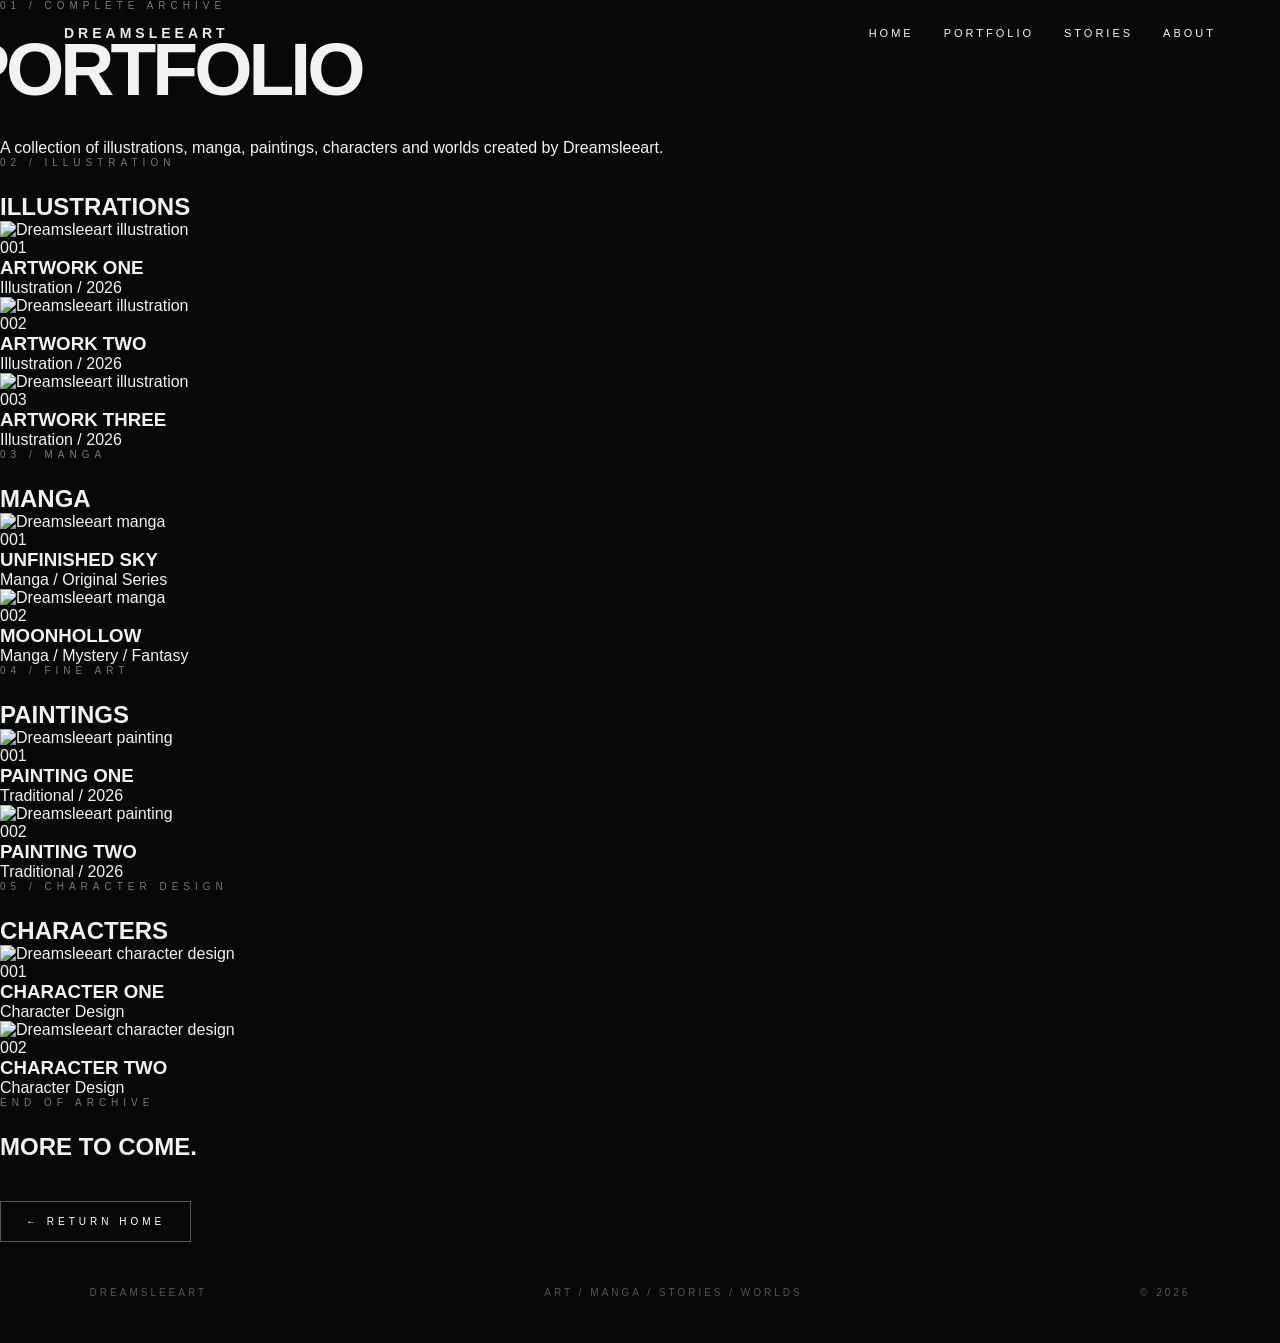
==== portfolio.html @ d65fb22b "Add portfolio.html for Dreamsleeart showcase This HTML file serves as a portfolio for Dreamsleeart, " ====
<!DOCTYPE html>
<html lang="en">

<head>

    <meta charset="UTF-8">

    <meta name="viewport" content="width=device-width, initial-scale=1.0">

    <title>Dreamsleeart | Portfolio</title>

    <link rel="stylesheet" href="style.css">

</head>


<body>


    <!-- NAVIGATION -->

    <header>

        <div class="logo">
            DREAMSLEEART
        </div>

        <nav>

            <a href="index.html">HOME</a>

            <a href="portfolio.html">PORTFOLIO</a>

            <a href="index.html#stories">STORIES</a>

            <a href="index.html#about">ABOUT</a>

        </nav>

    </header>



    <!-- PORTFOLIO HERO -->

    <main>

        <section class="portfolio-hero">

            <p class="small-text">
                01 / COMPLETE ARCHIVE
            </p>

            <h1>
                PORTFOLIO
            </h1>

            <p>
                A collection of illustrations, manga,
                paintings, characters and worlds created
                by Dreamsleeart.
            </p>

        </section>



        <!-- ILLUSTRATIONS -->

        <section class="portfolio-section">

            <p class="small-text">
                02 / ILLUSTRATION
            </p>

            <h2>
                ILLUSTRATIONS
            </h2>


            <div class="portfolio-grid">


                <div class="portfolio-item">

                    <img
                        src="images/artwork1.jpg"
                        alt="Dreamsleeart illustration"
                    >

                    <div class="portfolio-info">

                        <span>001</span>

                        <h3>
                            ARTWORK ONE
                        </h3>

                        <p>
                            Illustration / 2026
                        </p>

                    </div>

                </div>



                <div class="portfolio-item">

                    <img
                        src="images/artwork2.jpg"
                        alt="Dreamsleeart illustration"
                    >

                    <div class="portfolio-info">

                        <span>002</span>

                        <h3>
                            ARTWORK TWO
                        </h3>

                        <p>
                            Illustration / 2026
                        </p>

                    </div>

                </div>



                <div class="portfolio-item">

                    <img
                        src="images/artwork3.jpg"
                        alt="Dreamsleeart illustration"
                    >

                    <div class="portfolio-info">

                        <span>003</span>

                        <h3>
                            ARTWORK THREE
                        </h3>

                        <p>
                            Illustration / 2026
                        </p>

                    </div>

                </div>


            </div>

        </section>



        <!-- MANGA -->

        <section class="portfolio-section dark-section">

            <p class="small-text">
                03 / MANGA
            </p>

            <h2>
                MANGA
            </h2>


            <div class="portfolio-grid">

                <div class="portfolio-item">

                    <img
                        src="images/manga1.jpg"
                        alt="Dreamsleeart manga"
                    >

                    <div class="portfolio-info">

                        <span>001</span>

                        <h3>
                            UNFINISHED SKY
                        </h3>

                        <p>
                            Manga / Original Series
                        </p>

                    </div>

                </div>


                <div class="portfolio-item">

                    <img
                        src="images/manga2.jpg"
                        alt="Dreamsleeart manga"
                    >

                    <div class="portfolio-info">

                        <span>002</span>

                        <h3>
                            MOONHOLLOW
                        </h3>

                        <p>
                            Manga / Mystery / Fantasy
                        </p>

                    </div>

                </div>

            </div>

        </section>



        <!-- PAINTINGS -->

        <section class="portfolio-section">

            <p class="small-text">
                04 / FINE ART
            </p>

            <h2>
                PAINTINGS
            </h2>


            <div class="portfolio-grid">

                <div class="portfolio-item">

                    <img
                        src="images/painting1.jpg"
                        alt="Dreamsleeart painting"
                    >

                    <div class="portfolio-info">

                        <span>001</span>

                        <h3>
                            PAINTING ONE
                        </h3>

                        <p>
                            Traditional / 2026
                        </p>

                    </div>

                </div>


                <div class="portfolio-item">

                    <img
                        src="images/painting2.jpg"
                        alt="Dreamsleeart painting"
                    >

                    <div class="portfolio-info">

                        <span>002</span>

                        <h3>
                            PAINTING TWO
                        </h3>

                        <p>
                            Traditional / 2026
                        </p>

                    </div>

                </div>

            </div>

        </section>



        <!-- CHARACTERS -->

        <section class="portfolio-section dark-section">

            <p class="small-text">
                05 / CHARACTER DESIGN
            </p>

            <h2>
                CHARACTERS
            </h2>


            <div class="portfolio-grid">

                <div class="portfolio-item">

                    <img
                        src="images/character1.jpg"
                        alt="Dreamsleeart character design"
                    >

                    <div class="portfolio-info">

                        <span>001</span>

                        <h3>
                            CHARACTER ONE
                        </h3>

                        <p>
                            Character Design
                        </p>

                    </div>

                </div>


                <div class="portfolio-item">

                    <img
                        src="images/character2.jpg"
                        alt="Dreamsleeart character design"
                    >

                    <div class="portfolio-info">

                        <span>002</span>

                        <h3>
                            CHARACTER TWO
                        </h3>

                        <p>
                            Character Design
                        </p>

                    </div>

                </div>

            </div>

        </section>



        <!-- END -->

        <section class="portfolio-end">

            <p class="small-text">
                END OF ARCHIVE
            </p>

            <h2>
                MORE TO COME.
            </h2>

            <a href="index.html" class="button">
                ← RETURN HOME
            </a>

        </section>


    </main>



    <!-- FOOTER -->

    <footer>

        <p>
            DREAMSLEEART
        </p>

        <p>
            ART / MANGA / STORIES / WORLDS
        </p>

        <p>
            © 2026
        </p>

    </footer>


</body>

</html>
---- style.css ----
/* =========================================================
   DREAMSLEEART
   MONOCHROME ARTIST WEBSITE
   ========================================================= */


/* =========================
   GLOBAL
   ========================= */

* {
    margin: 0;
    padding: 0;
    box-sizing: border-box;
}

html {
    scroll-behavior: smooth;
}

body {
    background: #080808;
    color: #f2f2f2;
    font-family: Arial, Helvetica, sans-serif;
    overflow-x: hidden;
}

a {
    color: inherit;
}

::selection {
    background: #ffffff;
    color: #000000;
}


/* =========================
   NAVIGATION
   ========================= */

header {
    position: fixed;
    top: 0;
    left: 0;

    width: 100%;

    display: flex;
    justify-content: space-between;
    align-items: center;

    padding: 25px 5%;

    z-index: 1000;

    mix-blend-mode: difference;
}

.logo {
    font-size: 14px;
    font-weight: 700;

    letter-spacing: 4px;

    white-space: nowrap;
}

nav {
    display: flex;
    gap: 30px;
}

nav a {
    position: relative;

    color: white;

    text-decoration: none;

    font-size: 11px;

    letter-spacing: 3px;

    transition: opacity 0.3s ease;
}

nav a::after {
    content: "";

    position: absolute;

    left: 0;
    bottom: -6px;

    width: 0;
    height: 1px;

    background: white;

    transition: width 0.3s ease;
}

nav a:hover::after {
    width: 100%;
}


/* =========================
   HERO
   ========================= */

.hero {
    min-height: 100vh;

    position: relative;

    display: flex;

    align-items: center;
    justify-content: center;

    text-align: center;

    padding: 120px 5%;

    border-bottom: 1px solid #252525;
}

.hero::before {
    content: "001";

    position: absolute;

    left: 5%;
    bottom: 35px;

    font-size: 11px;

    letter-spacing: 3px;

    color: #666;
}

.hero::after {
    content: "SCROLL ↓";

    position: absolute;

    right: 5%;
    bottom: 35px;

    font-size: 10px;

    letter-spacing: 3px;

    color: #666;
}

.hero-content {
    width: 100%;
    max-width: 1200px;

    animation: heroAppear 1.2s ease forwards;
}

@keyframes heroAppear {

    from {
        opacity: 0;
        transform: translateY(30px);
    }

    to {
        opacity: 1;
        transform: translateY(0);
    }

}

.small-text {
    font-size: 10px;

    letter-spacing: 5px;

    color: #777;

    margin-bottom: 25px;
}

h1 {
    font-size: clamp(35px, 6vw, 75px);

    line-height: 0.9;

    letter-spacing: -4px;

    font-weight: 800;

    margin-bottom: 35px;

    transform: translateX(-40px);
}

.hero p {
    max-width: 500px;

    margin: auto;

    color: #999;

    line-height: 1.8;

    font-size: 14px;
}

.button {
    display: inline-block;

    margin-top: 40px;

    padding: 14px 25px;

    border: 1px solid #555;

    color: white;

    text-decoration: none;

    font-size: 10px;

    letter-spacing: 4px;

    transition:
        background 0.3s ease,
        color 0.3s ease,
        border-color 0.3s ease;
}

.button:hover {
    background: white;

    color: black;

    border-color: white;
}


/* =========================
   GENERAL SECTIONS
   ========================= */

.section {
    position: relative;

    padding: 150px 7%;

    border-bottom: 1px solid #252525;
}

.section h2 {
    font-size: clamp(60px, 10vw, 150px);

    line-height: 0.85;

    letter-spacing: -5px;

    font-weight: 800;

    margin-bottom: 80px;
}


/* =========================
   ART SECTION
   ========================= */

#art::before {
    content: "02 / SELECTED WORK";

    display: block;

    margin-bottom: 25px;

    font-size: 10px;

    letter-spacing: 4px;

    color: #666;
}

.gallery {
    display: grid;

    grid-template-columns: repeat(12, 1fr);

    gap: 25px;

    align-items: start;
}


/* First artwork */

.art-card:nth-child(1) {
    grid-column: 1 / 8;
}


/* Second artwork */

.art-card:nth-child(2) {
    grid-column: 8 / 13;

    margin-top: 120px;
}


/* Third artwork */

.art-card:nth-child(3) {
    grid-column: 3 / 11;

    margin-top: 80px;
}


.art-card {
    position: relative;

    overflow: hidden;
}

.art-card img {
    width: 100%;

    display: block;

    filter: grayscale(100%);

    transition:
        filter 0.7s ease,
        transform 0.7s ease;
}

.art-card:hover img {
    filter: grayscale(0%);

    transform: scale(1.035);
}

.art-card h3 {
    margin-top: 18px;

    font-size: 11px;

    letter-spacing: 3px;

    font-weight: 400;

    color: #aaa;
}

.art-card::before {
    content: "ARTWORK";

    position: absolute;

    top: 15px;
    left: 15px;

    z-index: 2;

    font-size: 9px;

    letter-spacing: 3px;

    color: white;

    opacity: 0;

    transition: opacity 0.4s ease;
}

.art-card:hover::before {
    opacity: 1;
}


/* =========================
   STORIES
   ========================= */

.stories {
    background: #101010;
}

.stories::before {
    content: "03 / STORY ARCHIVE";

    display: block;

    margin-bottom: 25px;

    font-size: 10px;

    letter-spacing: 4px;

    color: #666;
}

.story-list {
    width: 100%;
}

.story {
    position: relative;

    display: grid;

    grid-template-columns: 80px 1fr 1fr;

    gap: 30px;

    padding: 40px 0;

    border-top: 1px solid #333;

    transition:
        padding-left 0.4s ease,
        background 0.4s ease;
}

.story:last-child {
    border-bottom: 1px solid #333;
}

.story:hover {
    padding-left: 20px;
}

.story span {
    color: #555;

    font-size: 11px;

    letter-spacing: 2px;
}

.story h3 {
    font-size: clamp(20px, 3vw, 38px);

    font-weight: 500;

    letter-spacing: -1px;
}

.story p {
    color: #777;

    font-size: 13px;

    line-height: 1.7;
}


/* =========================
   ABOUT
   ========================= */

.about {
    min-height: 80vh;

    display: flex;

    flex-direction: column;

    justify-content: center;
}

.about::before {
    content: "04 / THE ARTIST";

    display: block;

    margin-bottom: 25px;

    font-size: 10px;

    letter-spacing: 4px;

    color: #666;
}

.about h2 {
    max-width: 1000px;
}

.about > p:last-child {
    max-width: 650px;

    font-size: 18px;

    line-height: 1.9;

    color: #888;
}


/* =========================
   SOCIALS
   ========================= */

#socials {
    padding: 150px 7%;

    text-align: center;

    border-bottom: 1px solid #252525;
}

#socials .small-text {
    margin-bottom: 25px;
}

#socials h2 {
    font-size: clamp(45px, 9vw, 120px);

    line-height: 0.9;

    letter-spacing: -5px;

    margin-bottom: 35px;
}

.social-intro {
    max-width: 550px;

    margin: auto;

    color: #777;

    line-height: 1.8;

    font-size: 13px;
}

.social-links {
    display: flex;

    justify-content: center;

    flex-wrap: wrap;

    gap: 10px;

    margin-top: 55px;
}

.social-links a {
    position: relative;

    padding: 16px 25px;

    border: 1px solid #333;

    color: #aaa;

    text-decoration: none;

    font-size: 10px;

    letter-spacing: 3px;

    transition:
        color 0.3s ease,
        background 0.3s ease,
        border-color 0.3s ease;
}

.social-links a:hover {
    color: black;

    background: white;

    border-color: white;
}


/* =========================
   FOOTER
   ========================= */

footer {
    padding: 45px 7%;

    display: flex;

    justify-content: space-between;

    align-items: center;

    color: #555;

    font-size: 10px;

    letter-spacing: 3px;
}

footer p {
    margin: 0;
}

.copyright {
    margin-top: 80px;

    color: #444;

    font-size: 9px;

    letter-spacing: 3px;
}


/* =========================
   SCROLLBAR
   ========================= */

::-webkit-scrollbar {
    width: 7px;
}

::-webkit-scrollbar-track {
    background: #080808;
}

::-webkit-scrollbar-thumb {
    background: #333;
}

::-webkit-scrollbar-thumb:hover {
    background: #666;
}


/* =========================
   MOBILE
   ========================= */

@media (max-width: 800px) {

    header {
        padding: 20px;
    }

    nav {
        gap: 15px;
    }

    nav a {
        font-size: 9px;

        letter-spacing: 2px;
    }

    .hero {
        padding: 100px 25px;
    }

    h1 {
        font-size: clamp(55px, 17vw, 100px);

        letter-spacing: -5px;

        transform: none;
    }

    .section {
        padding: 100px 25px;
    }

    .section h2 {
        font-size: 65px;

        letter-spacing: -4px;
    }


    /* Mobile gallery */

    .gallery {
        display: flex;

        flex-direction: column;

        gap: 60px;
    }

    .art-card:nth-child(1),
    .art-card:nth-child(2),
    .art-card:nth-child(3) {
        width: 100%;

        margin-top: 0;
    }


    /* Mobile stories */

    .story {
        display: grid;

        grid-template-columns: 45px 1fr;

        gap: 15px;

        padding: 30px 0;
    }

    .story p {
        grid-column: 2;

        margin-top: 5px;
    }


    /* Mobile socials */

    #socials {
        padding: 100px 25px;
    }

    #socials h2 {
        letter-spacing: -3px;
    }

    .social-links {
        flex-direction: column;

        align-items: stretch;
    }

    .social-links a {
        text-align: center;
    }


    /* Mobile footer */

    footer {
        padding: 35px 25px;

        flex-direction: column;

        gap: 15px;

        text-align: center;
    }

}
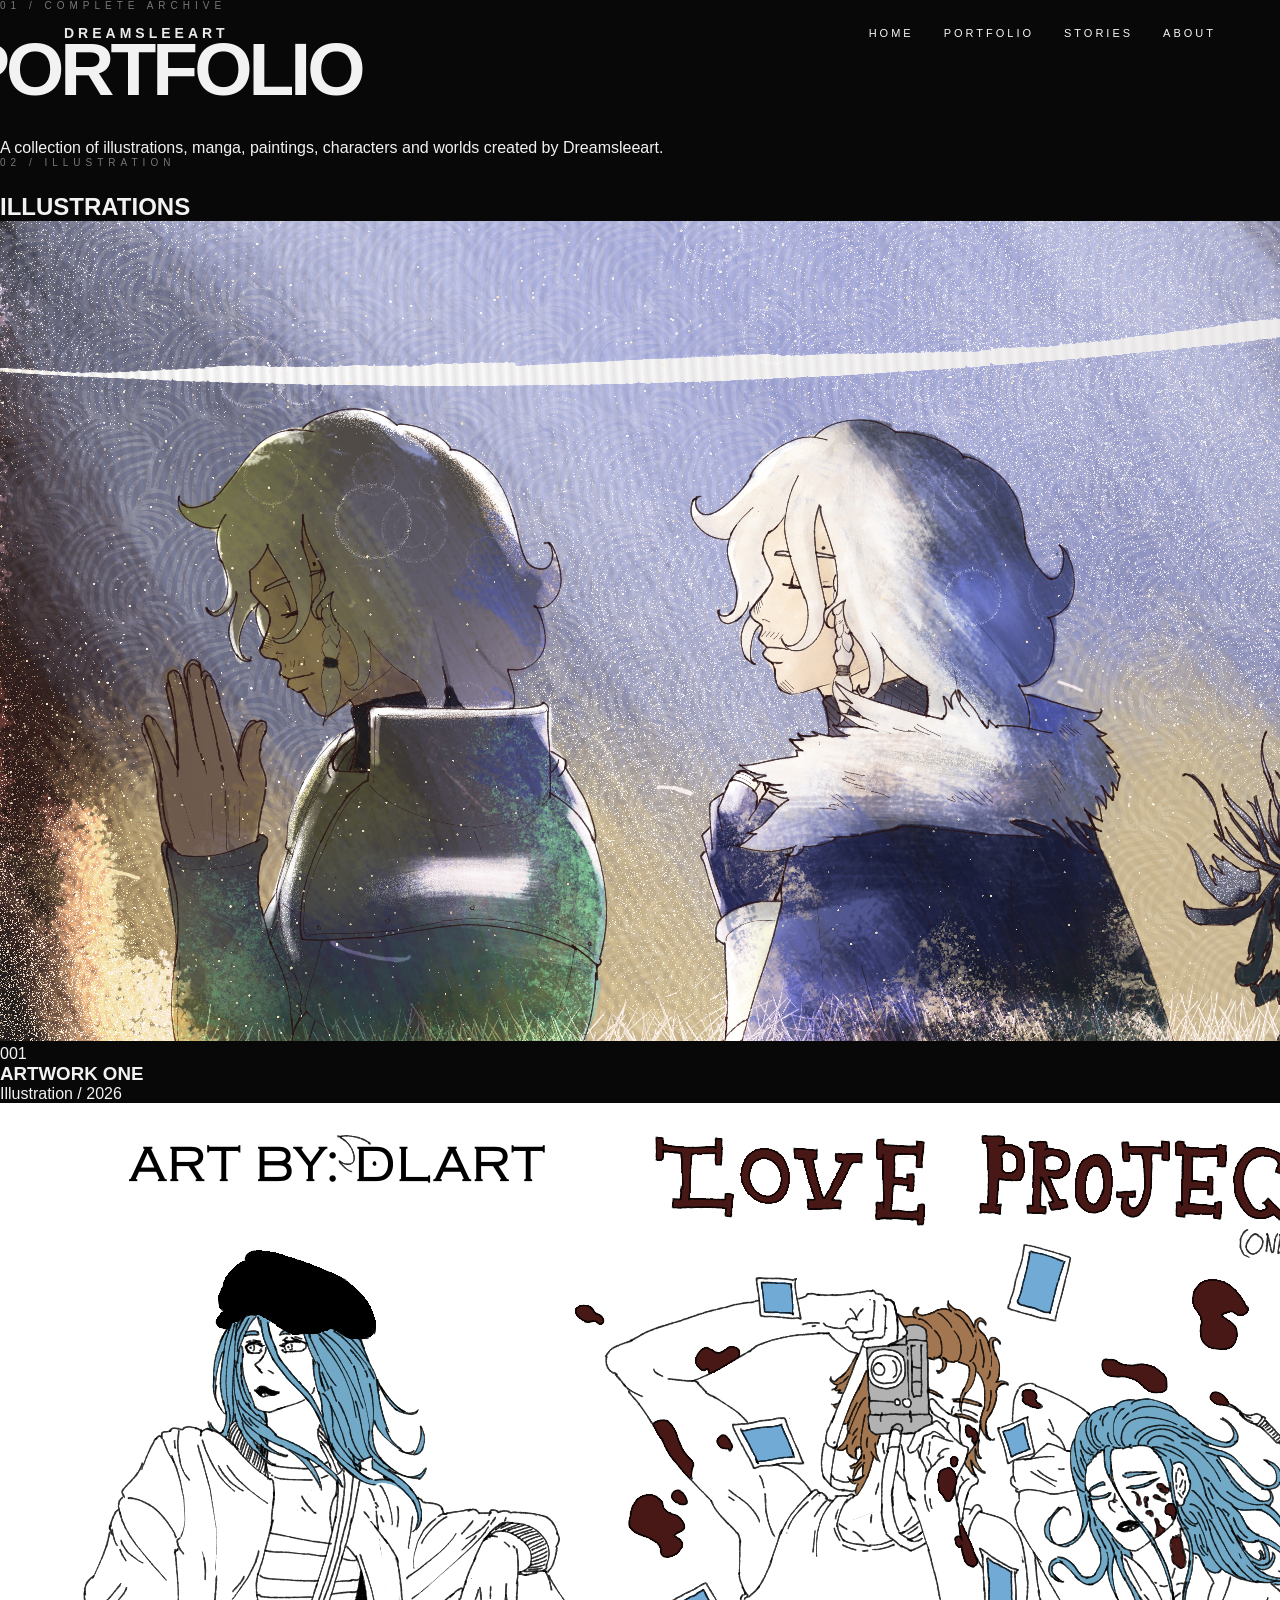
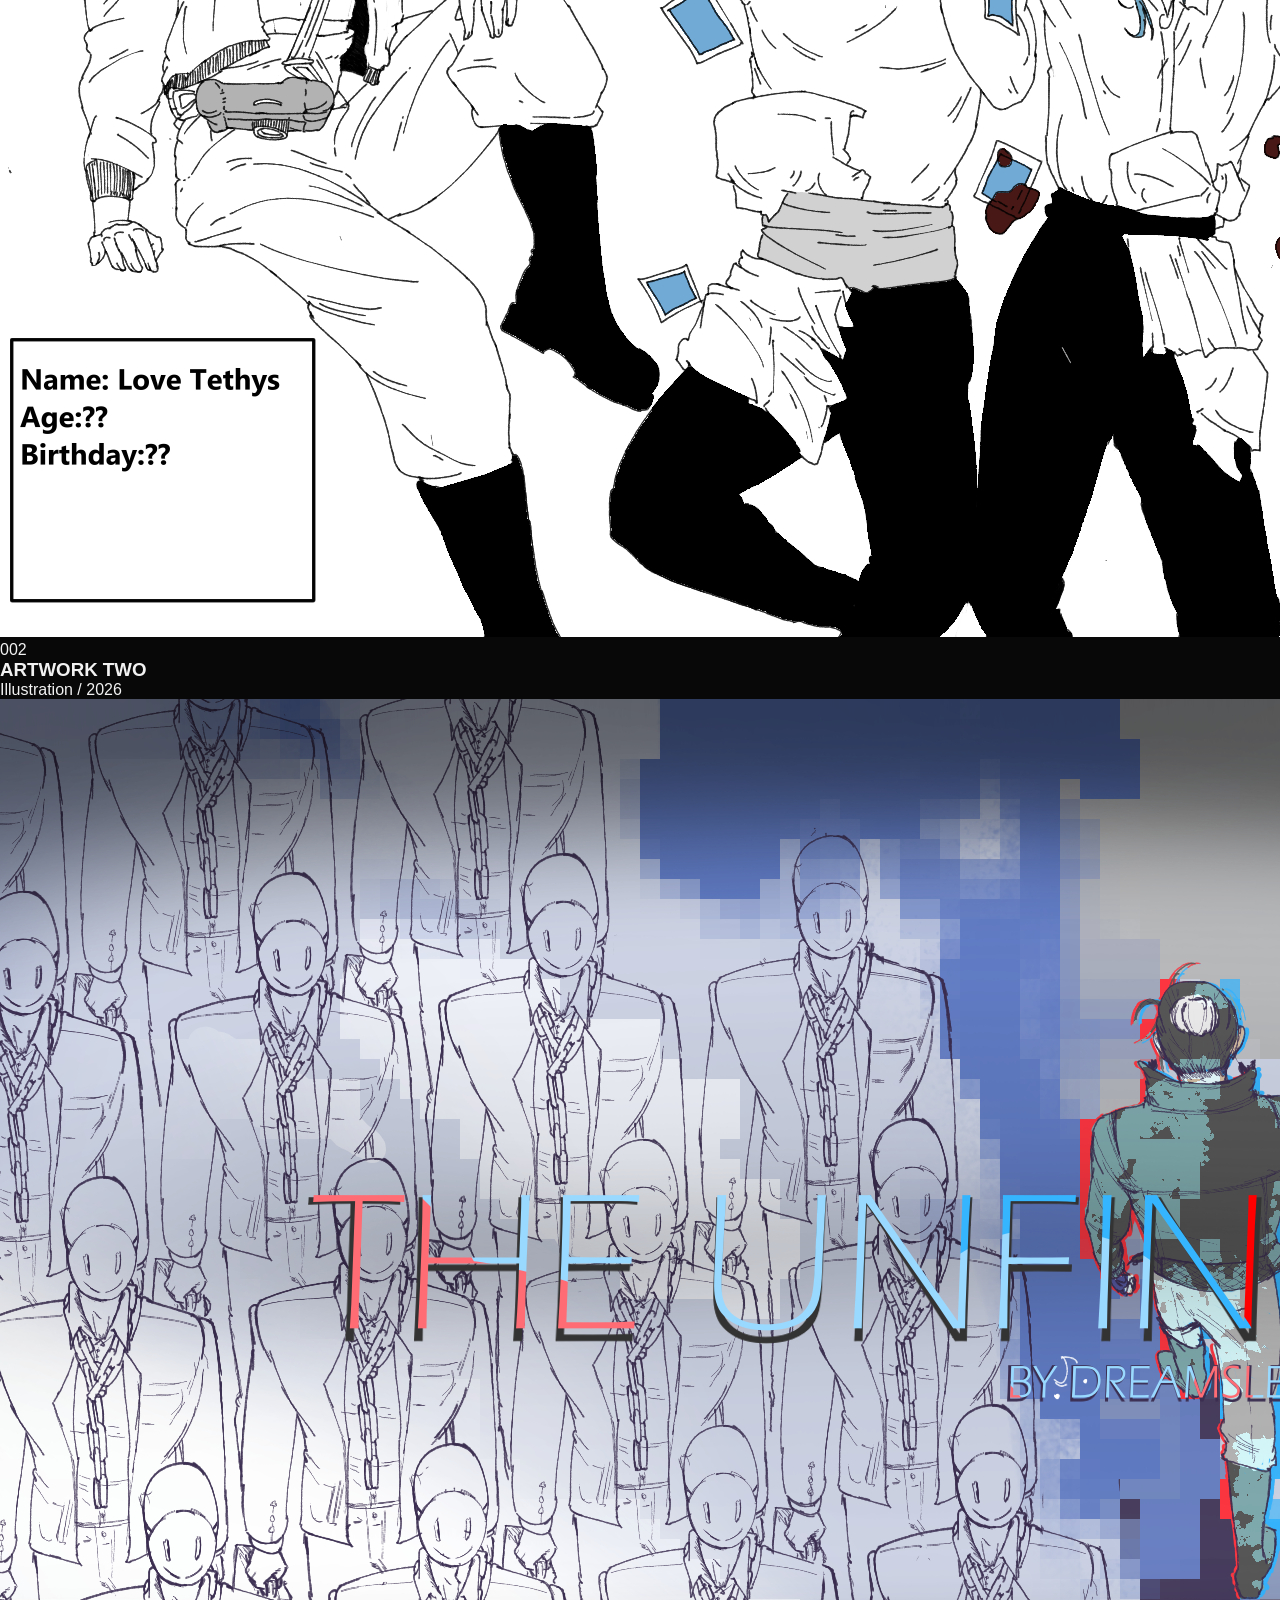
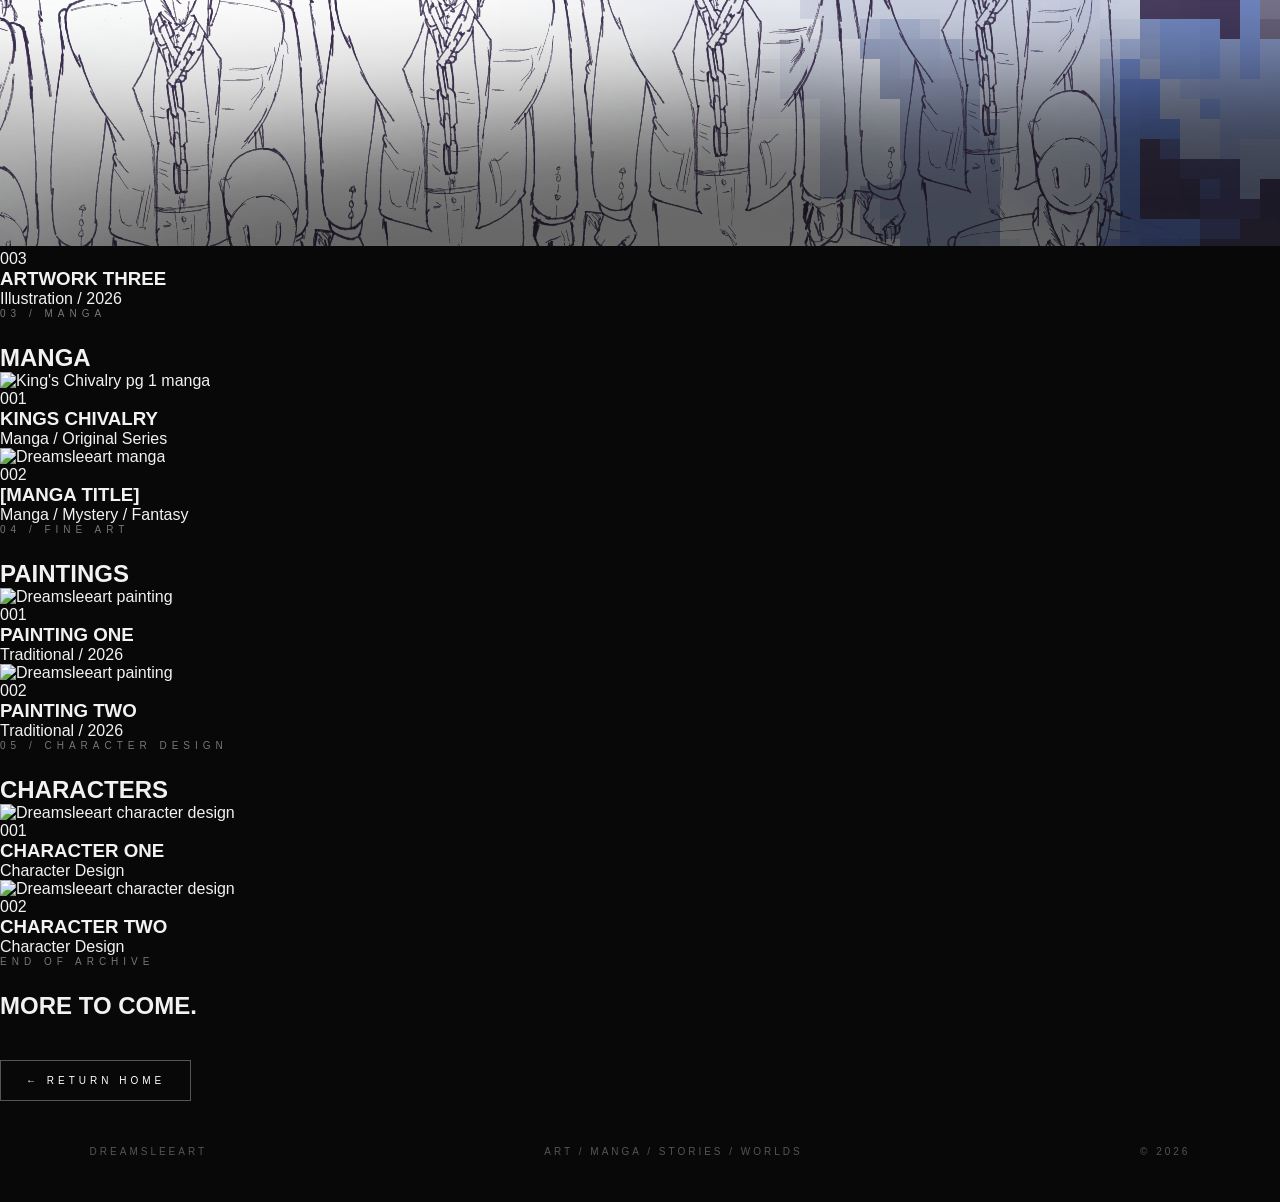
==== commit ee21bdbf: "Replace artwork images and titles in portfolio Updated image sources and titles in portfolio items." ====
--- a/portfolio.html
+++ b/portfolio.html
@@ -84,7 +84,7 @@
                 <div class="portfolio-item">
 
                     <img
-                        src="images/artwork1.jpg"
+                        src="images/another life (final).jpg"
                         alt="Dreamsleeart illustration"
                     >
 
@@ -109,7 +109,7 @@
                 <div class="portfolio-item">
 
                     <img
-                        src="images/artwork2.jpg"
+                        src="images/Love project concept sheet.jpg"
                         alt="Dreamsleeart illustration"
                     >
 
@@ -134,7 +134,7 @@
                 <div class="portfolio-item">
 
                     <img
-                        src="images/artwork3.jpg"
+                        src="images/My own path (FINAL).jpg"
                         alt="Dreamsleeart illustration"
                     >
 
@@ -179,8 +179,8 @@
                 <div class="portfolio-item">
 
                     <img
-                        src="images/manga1.jpg"
-                        alt="Dreamsleeart manga"
+                        src="images/KC Pg (ENG ver).jpg"
+                        alt="King's Chivalry pg 1 manga"
                     >
 
                     <div class="portfolio-info">
@@ -188,7 +188,7 @@
                         <span>001</span>
 
                         <h3>
-                            UNFINISHED SKY
+                            KINGS CHIVALRY
                         </h3>
 
                         <p>
@@ -212,7 +212,7 @@
                         <span>002</span>
 
                         <h3>
-                            MOONHOLLOW
+                            [MANGA TITLE]
                         </h3>
 
                         <p>
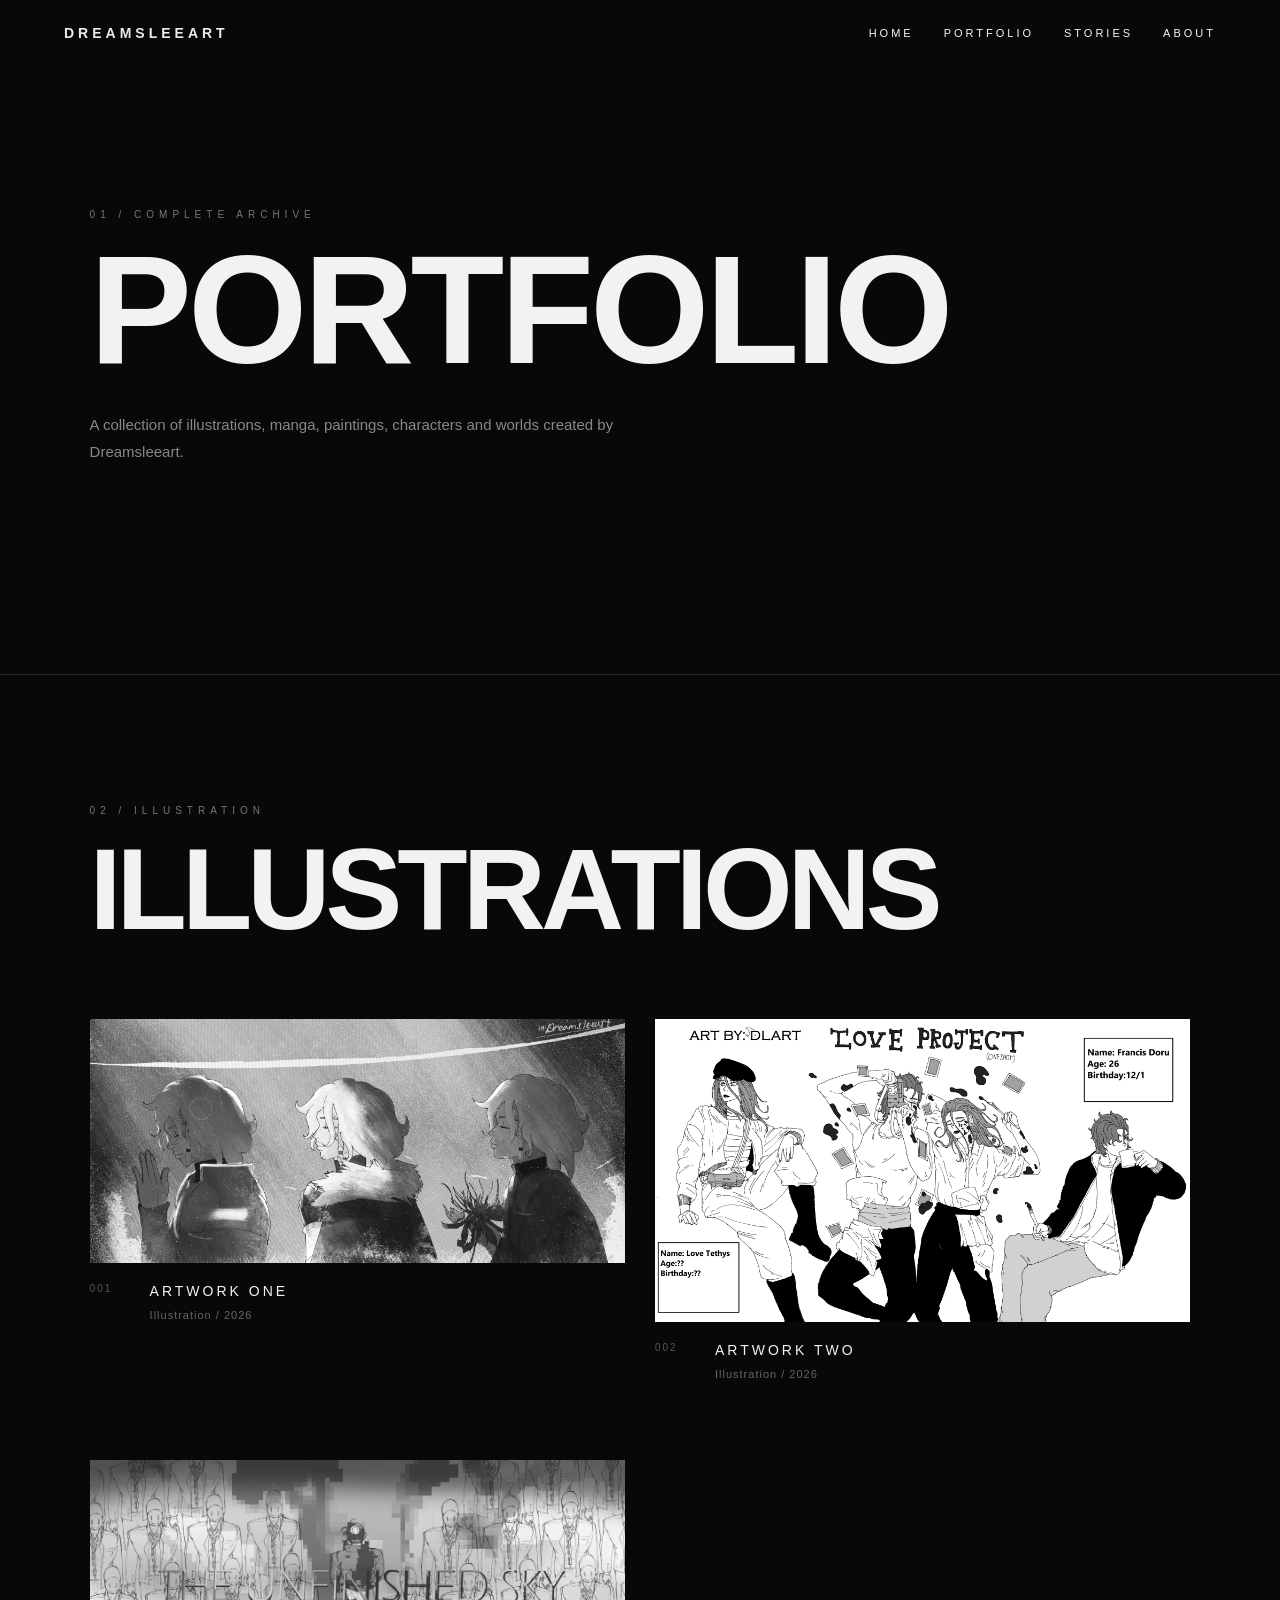
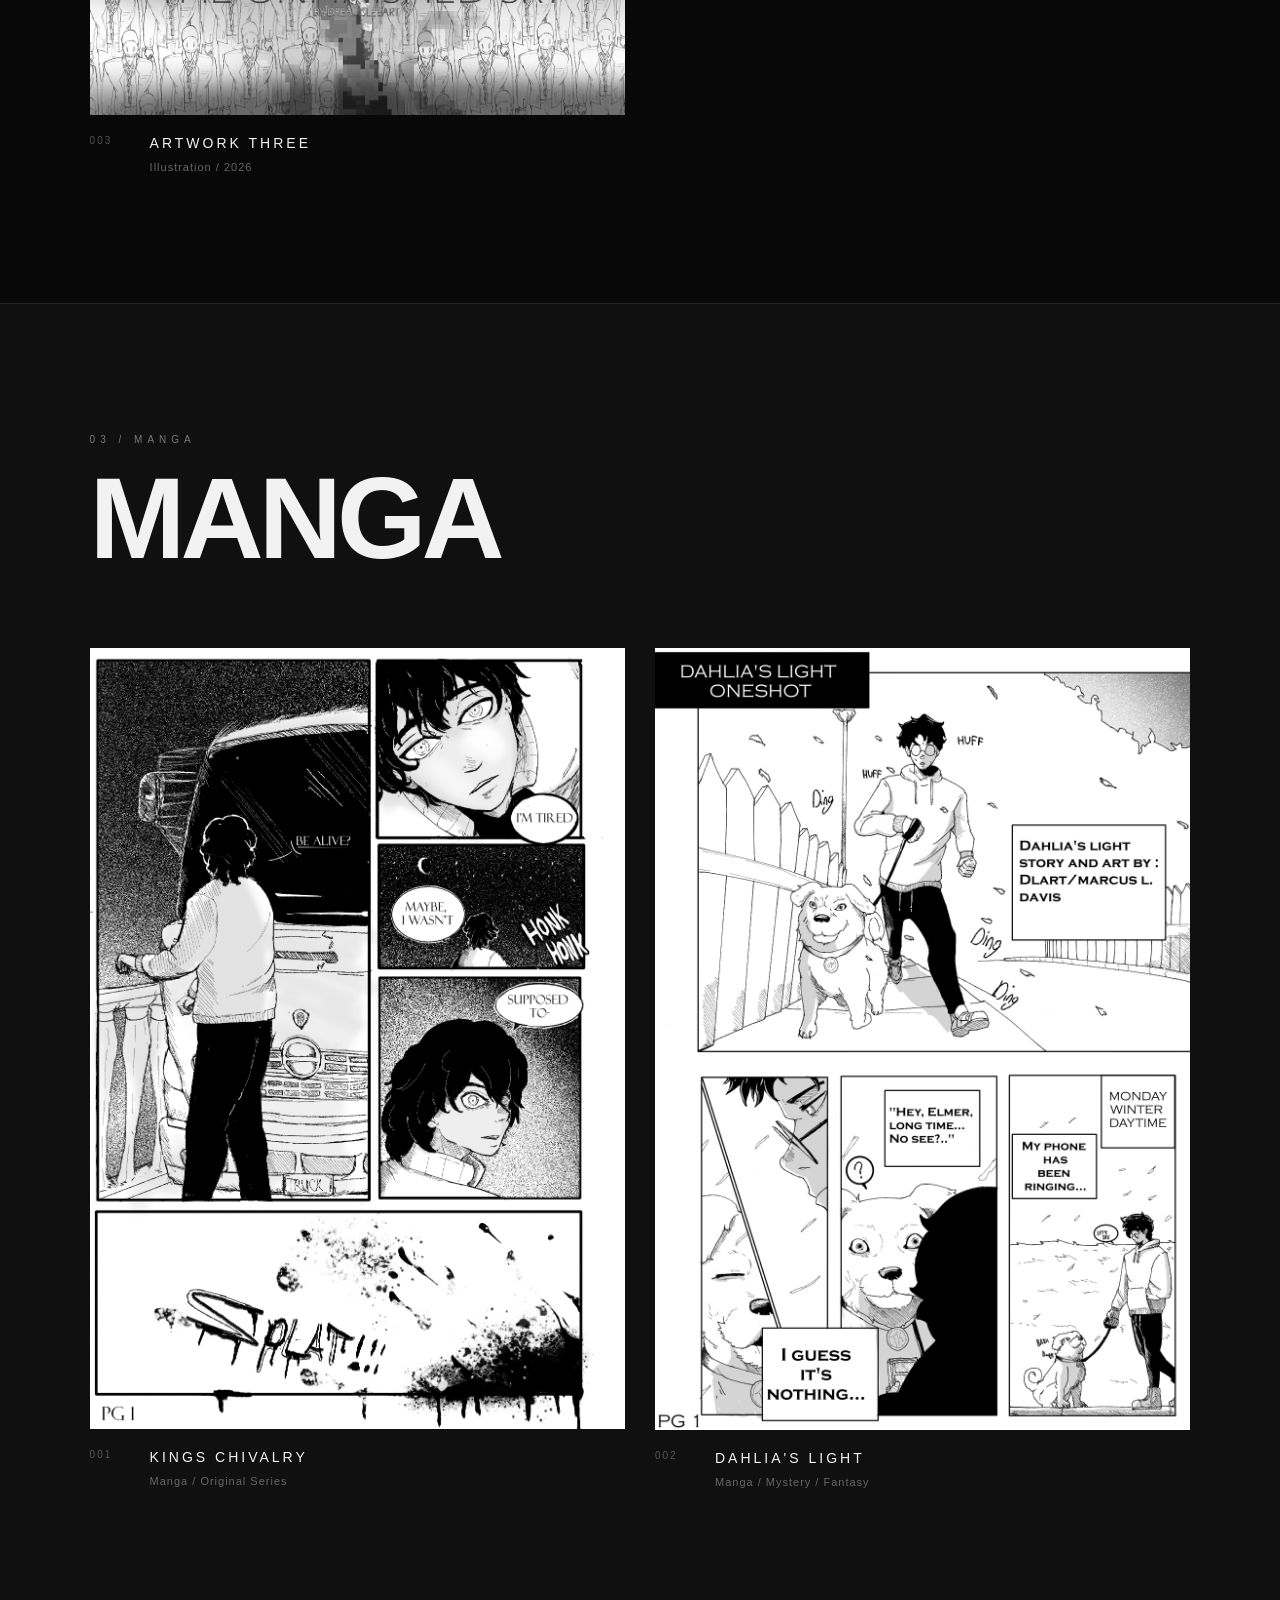
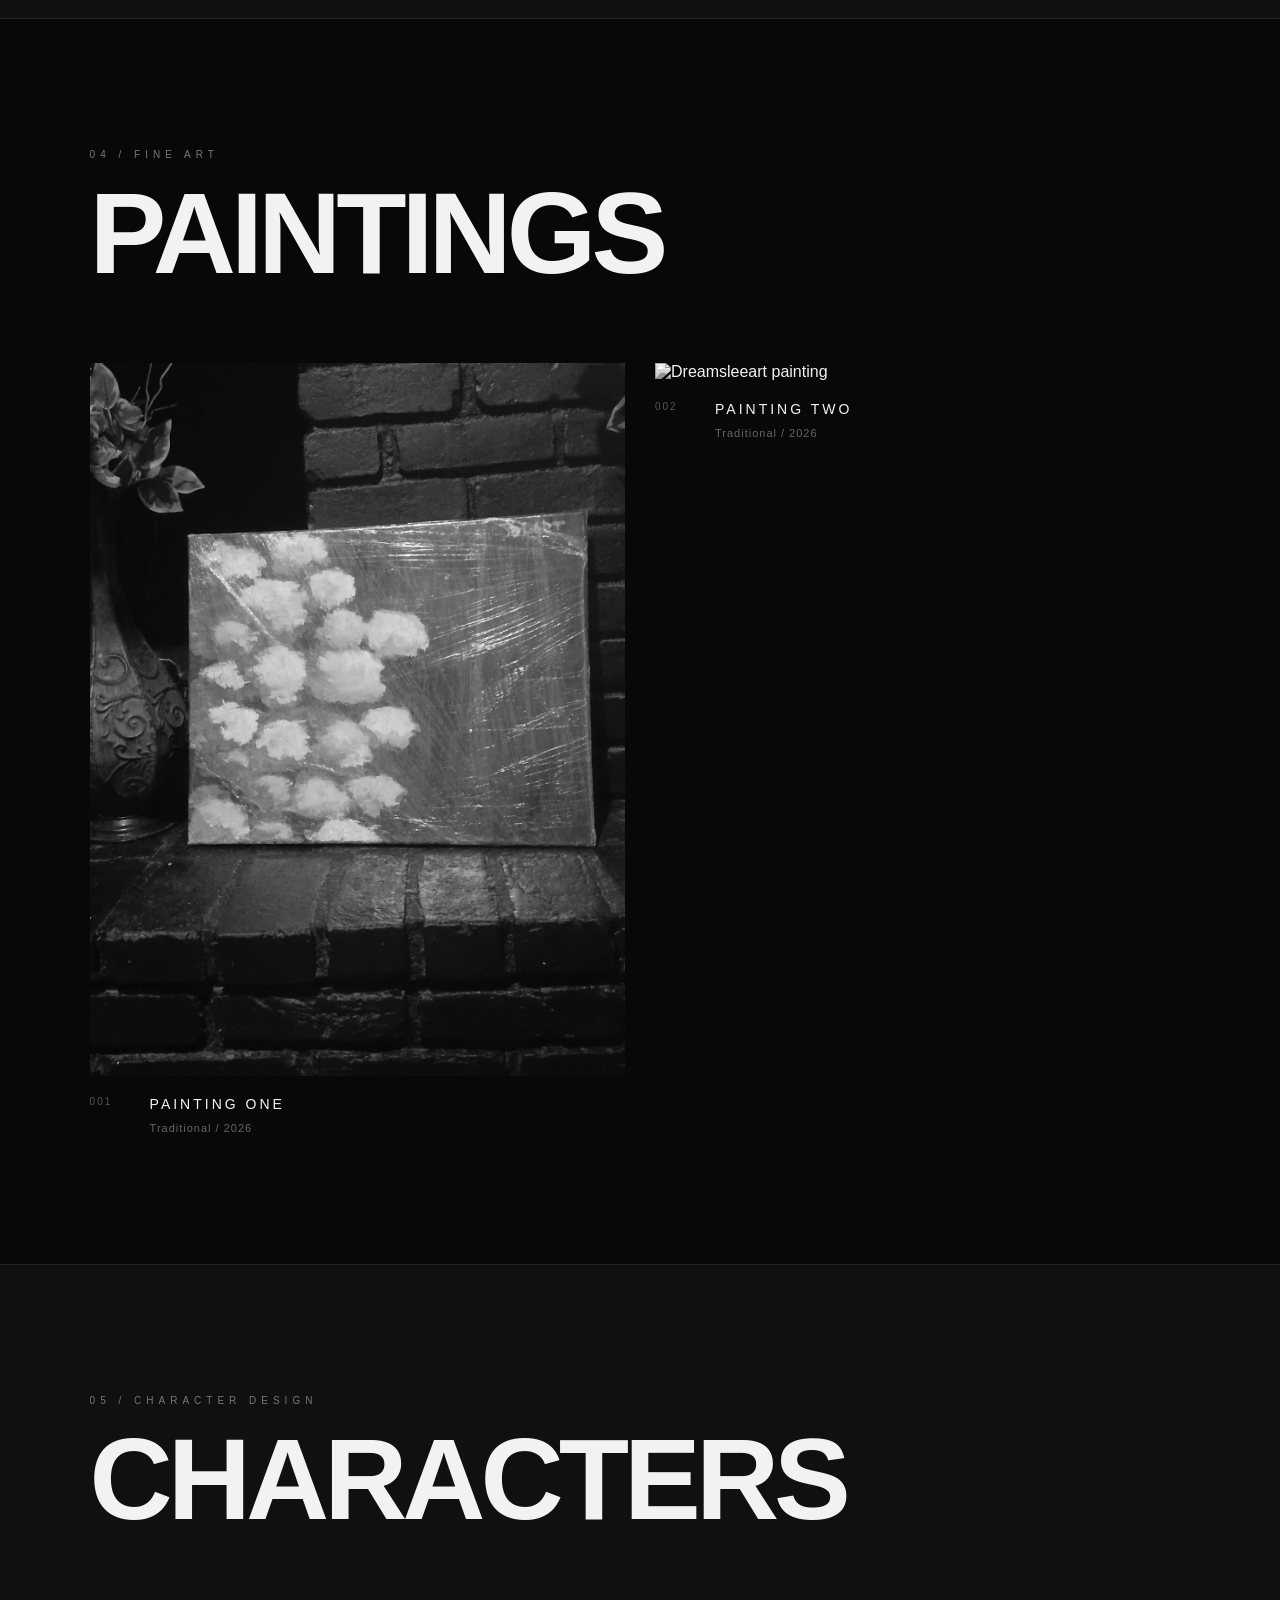
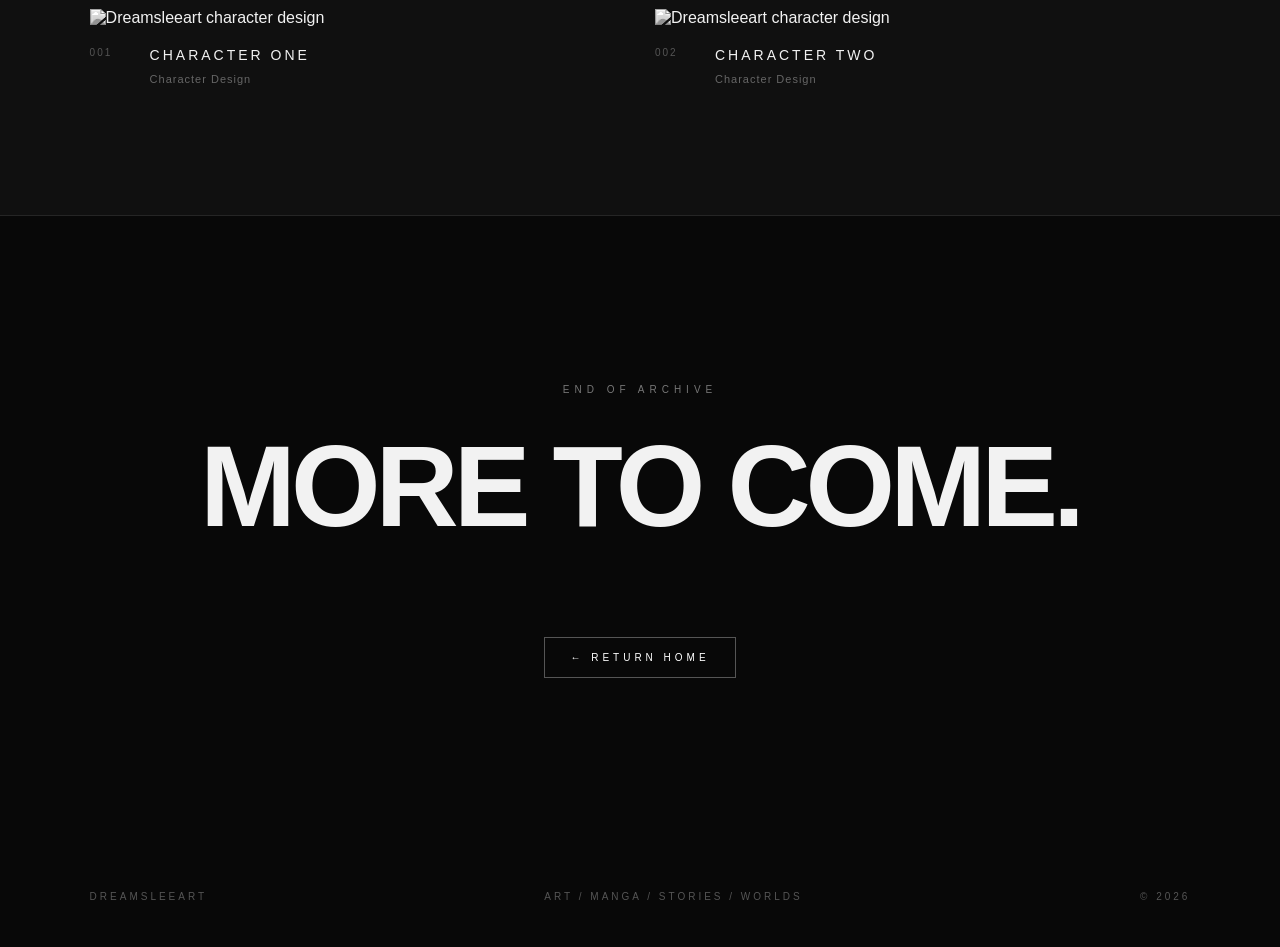
==== commit ee44e69e: "Update portfolio images and titles" ====
--- a/portfolio.html
+++ b/portfolio.html
@@ -179,7 +179,7 @@
                 <div class="portfolio-item">
 
                     <img
-                        src="images/KC Pg (ENG ver).jpg"
+                        src="images/KC Pg 1 (ENG ver).jpg"
                         alt="King's Chivalry pg 1 manga"
                     >
 
@@ -203,8 +203,8 @@
                 <div class="portfolio-item">
 
                     <img
-                        src="images/manga2.jpg"
-                        alt="Dreamsleeart manga"
+                        src="images/dhl page 1.jpg"
+                        alt="Dahlia's Light page 1"
                     >
 
                     <div class="portfolio-info">
@@ -212,7 +212,7 @@
                         <span>002</span>
 
                         <h3>
-                            [MANGA TITLE]
+                            DAHLIA'S LIGHT 
                         </h3>
 
                         <p>
@@ -247,7 +247,7 @@
                 <div class="portfolio-item">
 
                     <img
-                        src="images/painting1.jpg"
+                        src="images/IMG_20260806_204311889.jpg"
                         alt="Dreamsleeart painting"
                     >
 
--- a/style.css
+++ b/style.css
@@ -758,3 +758,200 @@
     }
 
 }
+/* =========================================
+   PORTFOLIO PAGE
+   ========================================= */
+
+.portfolio-hero {
+    min-height: 75vh;
+
+    display: flex;
+
+    flex-direction: column;
+
+    justify-content: center;
+
+    padding: 150px 7%;
+
+    border-bottom: 1px solid #252525;
+}
+
+.portfolio-hero h1 {
+    font-size: clamp(60px, 12vw, 160px);
+
+    line-height: 0.85;
+
+    margin-bottom: 35px;
+
+    transform: none;
+}
+
+.portfolio-hero > p:last-child {
+    max-width: 600px;
+
+    color: #888;
+
+    line-height: 1.8;
+
+    font-size: 15px;
+}
+
+
+/* PORTFOLIO SECTIONS */
+
+.portfolio-section {
+    padding: 130px 7%;
+
+    border-bottom: 1px solid #252525;
+}
+
+.portfolio-section h2 {
+    font-size: clamp(50px, 9vw, 120px);
+
+    line-height: 0.85;
+
+    letter-spacing: -5px;
+
+    margin-bottom: 80px;
+}
+
+.dark-section {
+    background: #101010;
+}
+
+
+/* PORTFOLIO GRID */
+
+.portfolio-grid {
+    display: grid;
+
+    grid-template-columns: repeat(2, 1fr);
+
+    gap: 80px 30px;
+}
+
+
+/* PORTFOLIO ITEM */
+
+.portfolio-item {
+    position: relative;
+}
+
+.portfolio-item img {
+    width: 100%;
+
+    display: block;
+
+    filter: grayscale(100%);
+
+    transition:
+        filter 0.7s ease,
+        transform 0.7s ease;
+}
+
+.portfolio-item:hover img {
+    filter: grayscale(0%);
+
+    transform: scale(1.02);
+}
+
+
+/* INFORMATION UNDER IMAGE */
+
+.portfolio-info {
+    display: grid;
+
+    grid-template-columns: 50px 1fr;
+
+    gap: 10px;
+
+    margin-top: 20px;
+}
+
+.portfolio-info span {
+    color: #555;
+
+    font-size: 10px;
+
+    letter-spacing: 2px;
+}
+
+.portfolio-info h3 {
+    font-size: 14px;
+
+    letter-spacing: 3px;
+
+    font-weight: 400;
+}
+
+.portfolio-info p {
+    grid-column: 2;
+
+    color: #666;
+
+    font-size: 11px;
+
+    letter-spacing: 1px;
+}
+
+
+/* PORTFOLIO END */
+
+.portfolio-end {
+    min-height: 70vh;
+
+    padding: 150px 7%;
+
+    display: flex;
+
+    flex-direction: column;
+
+    justify-content: center;
+
+    align-items: center;
+
+    text-align: center;
+}
+
+.portfolio-end h2 {
+    font-size: clamp(50px, 9vw, 120px);
+
+    letter-spacing: -5px;
+
+    margin-bottom: 45px;
+}
+
+
+/* MOBILE */
+
+@media (max-width: 700px) {
+
+    .portfolio-hero {
+        min-height: 70vh;
+
+        padding: 120px 25px;
+    }
+
+    .portfolio-hero h1 {
+        font-size: 65px;
+    }
+
+    .portfolio-section {
+        padding: 100px 25px;
+    }
+
+    .portfolio-section h2 {
+        font-size: 60px;
+    }
+
+    .portfolio-grid {
+        grid-template-columns: 1fr;
+
+        gap: 60px;
+    }
+
+    .portfolio-end {
+        padding: 100px 25px;
+    }
+
+}
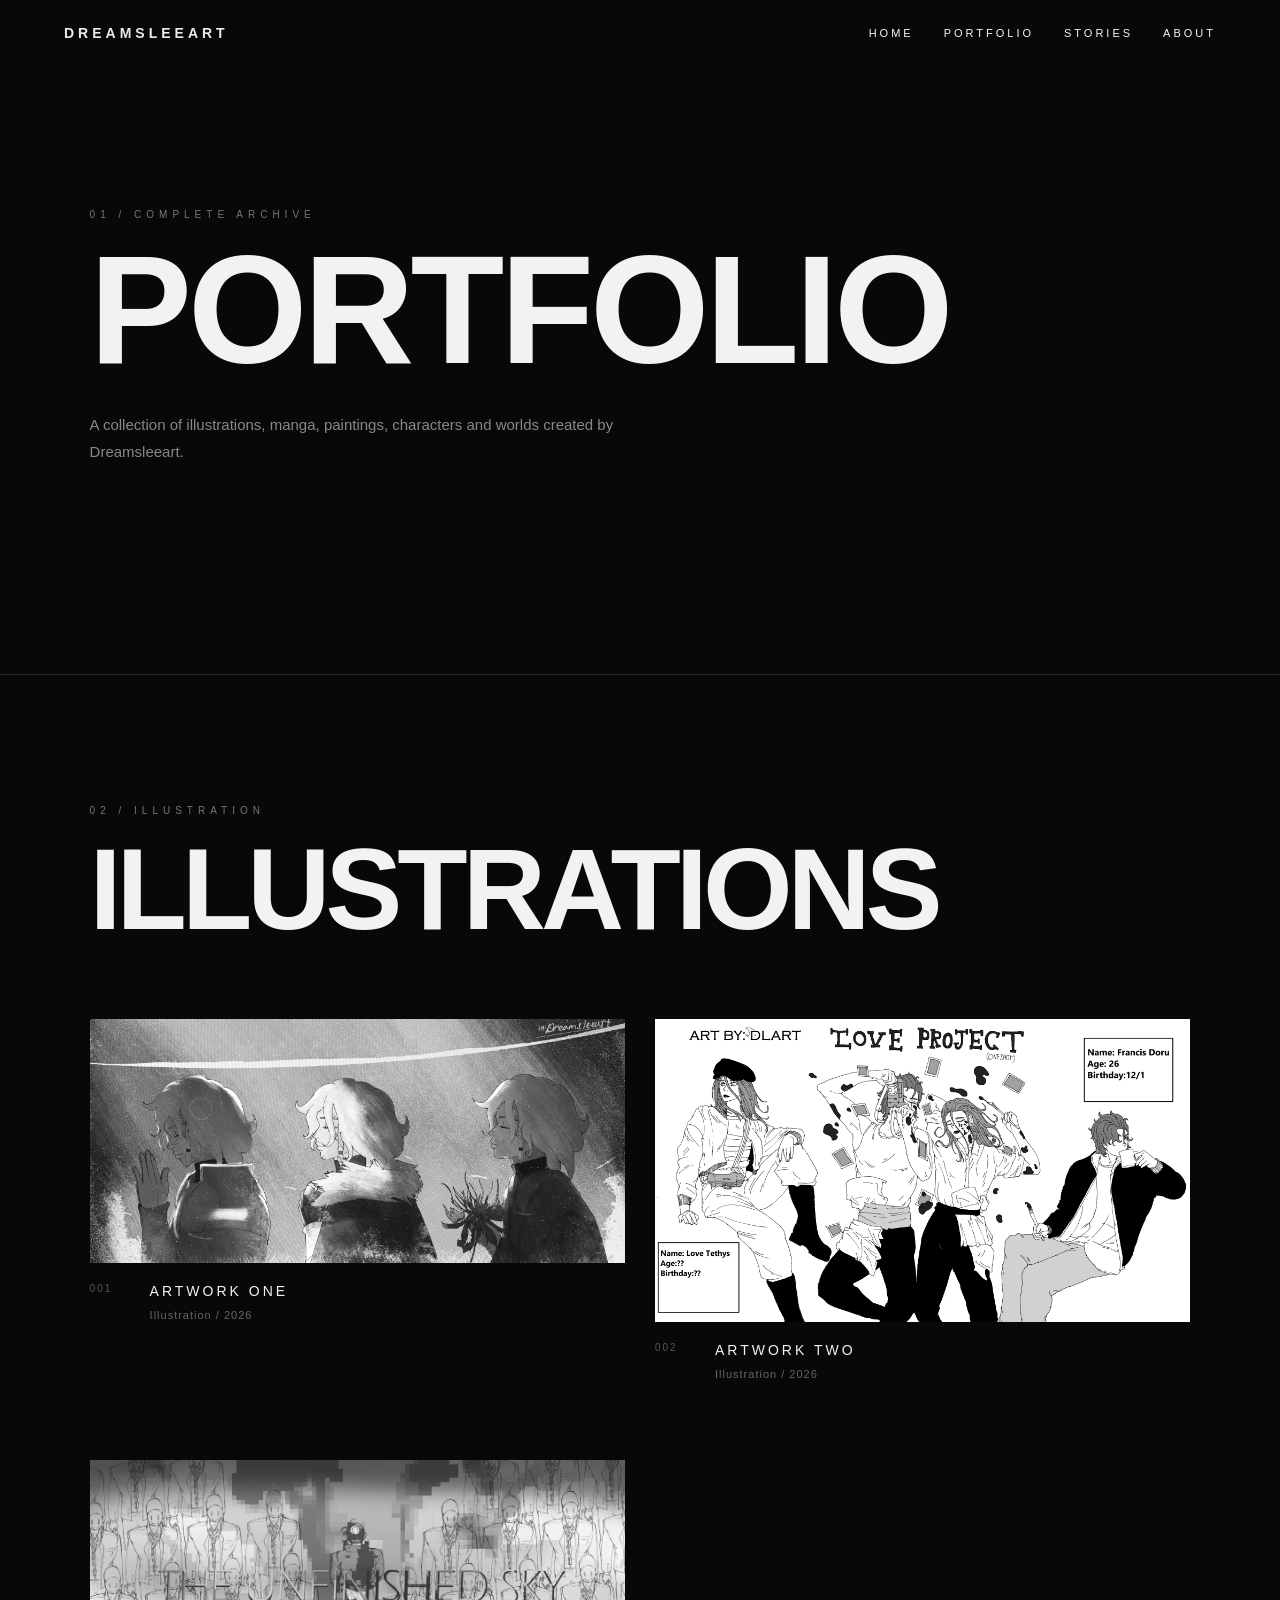
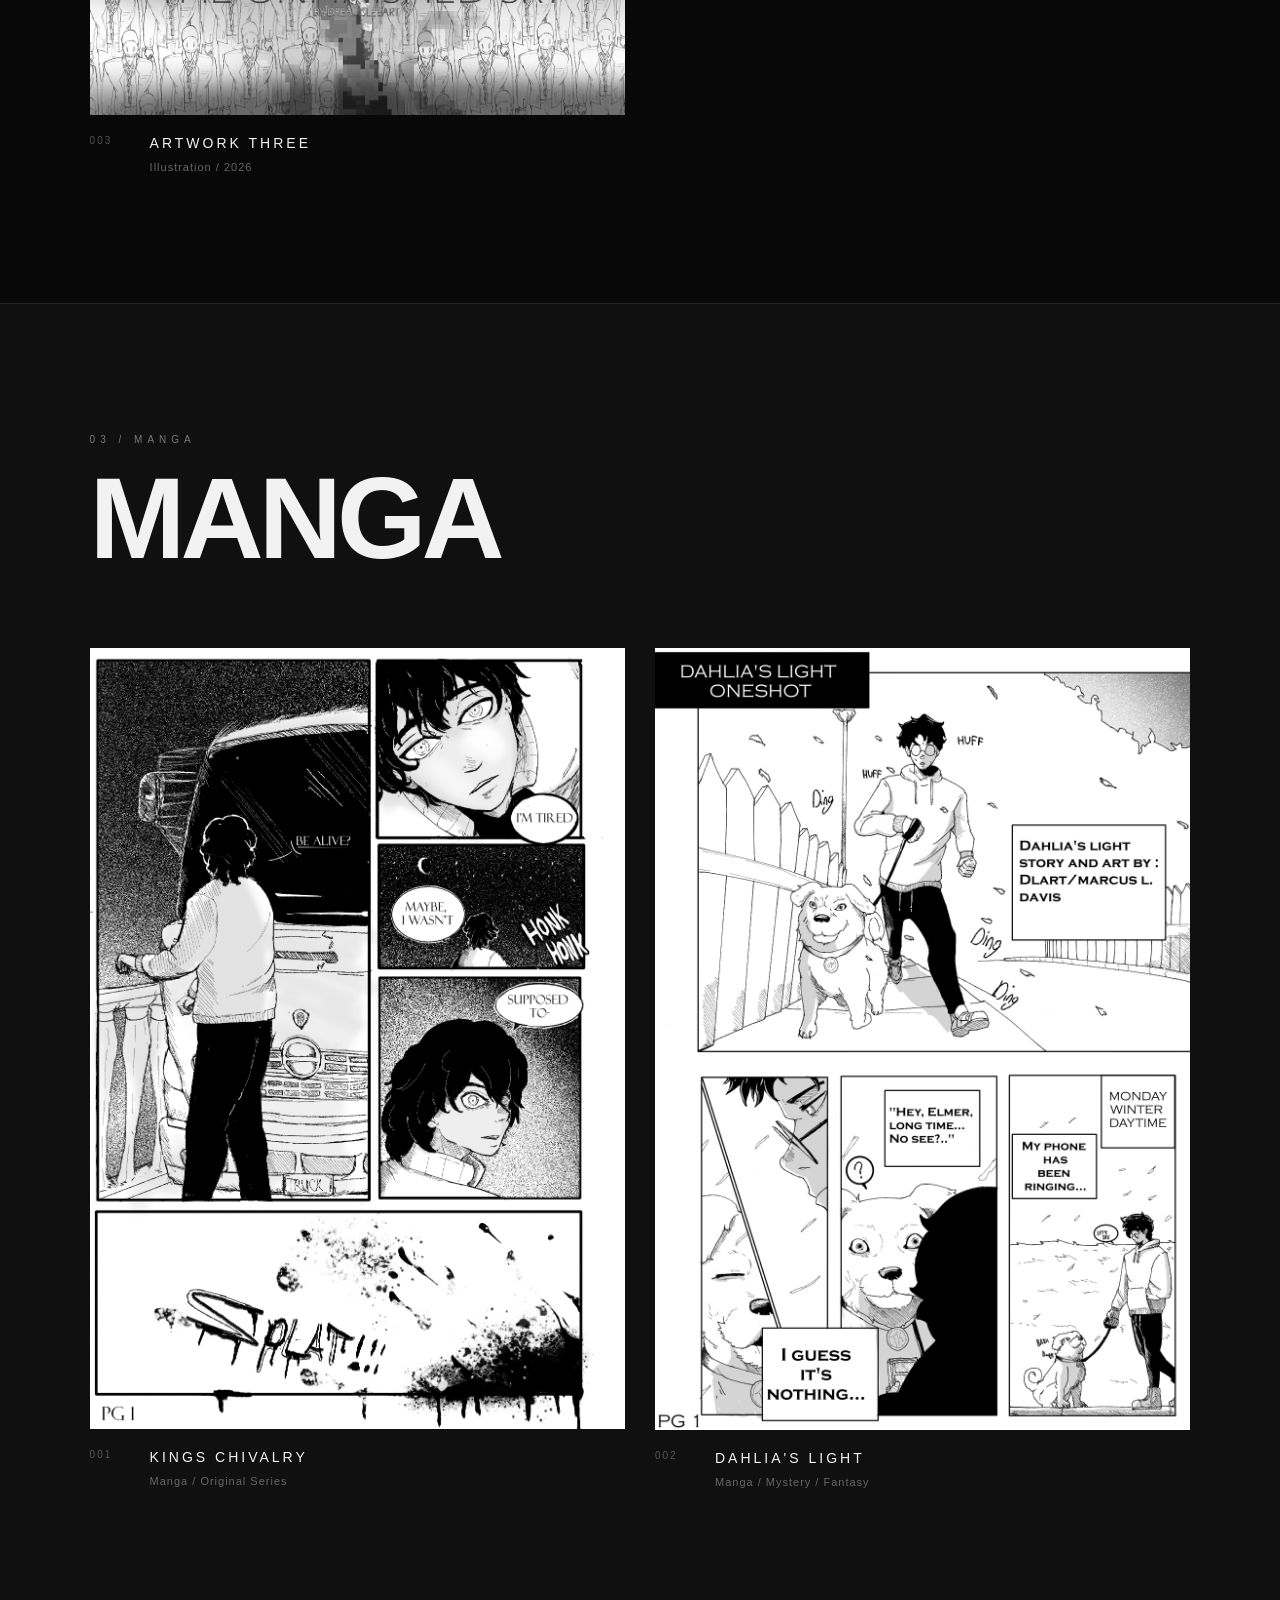
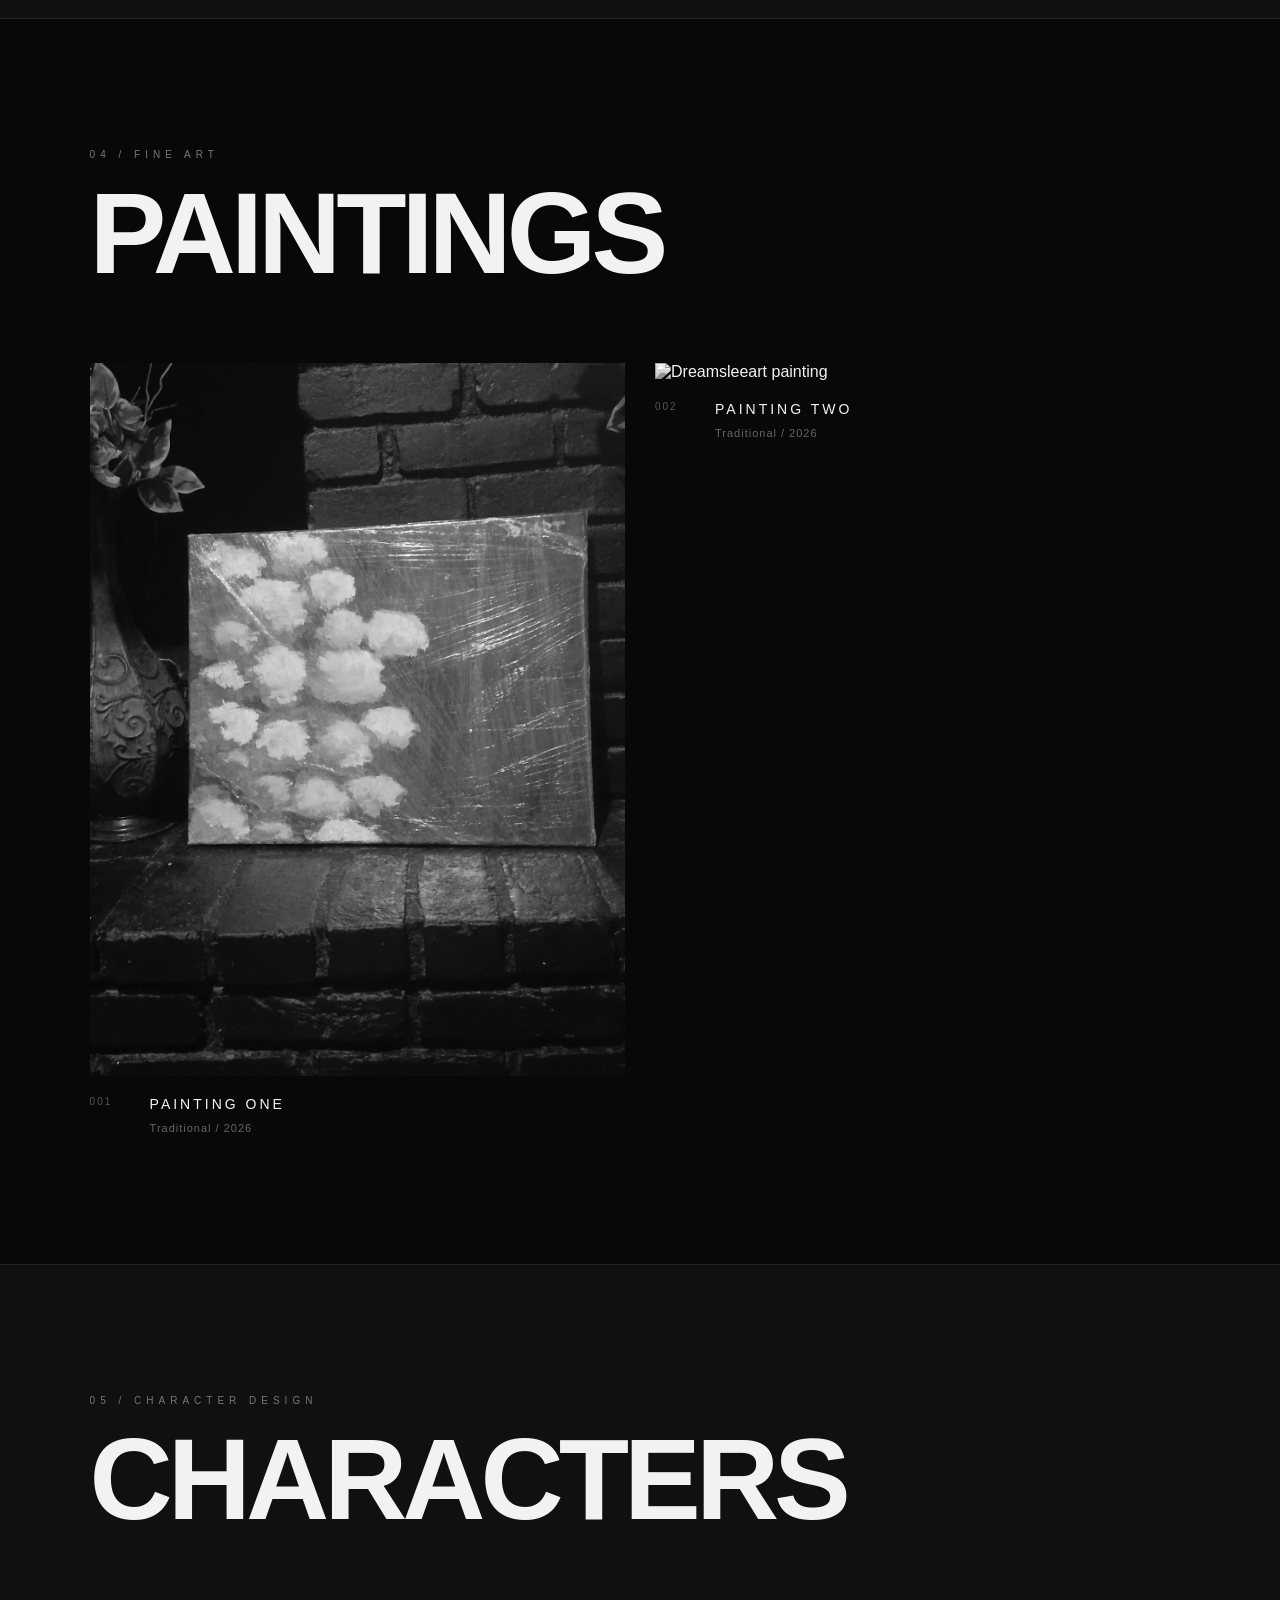
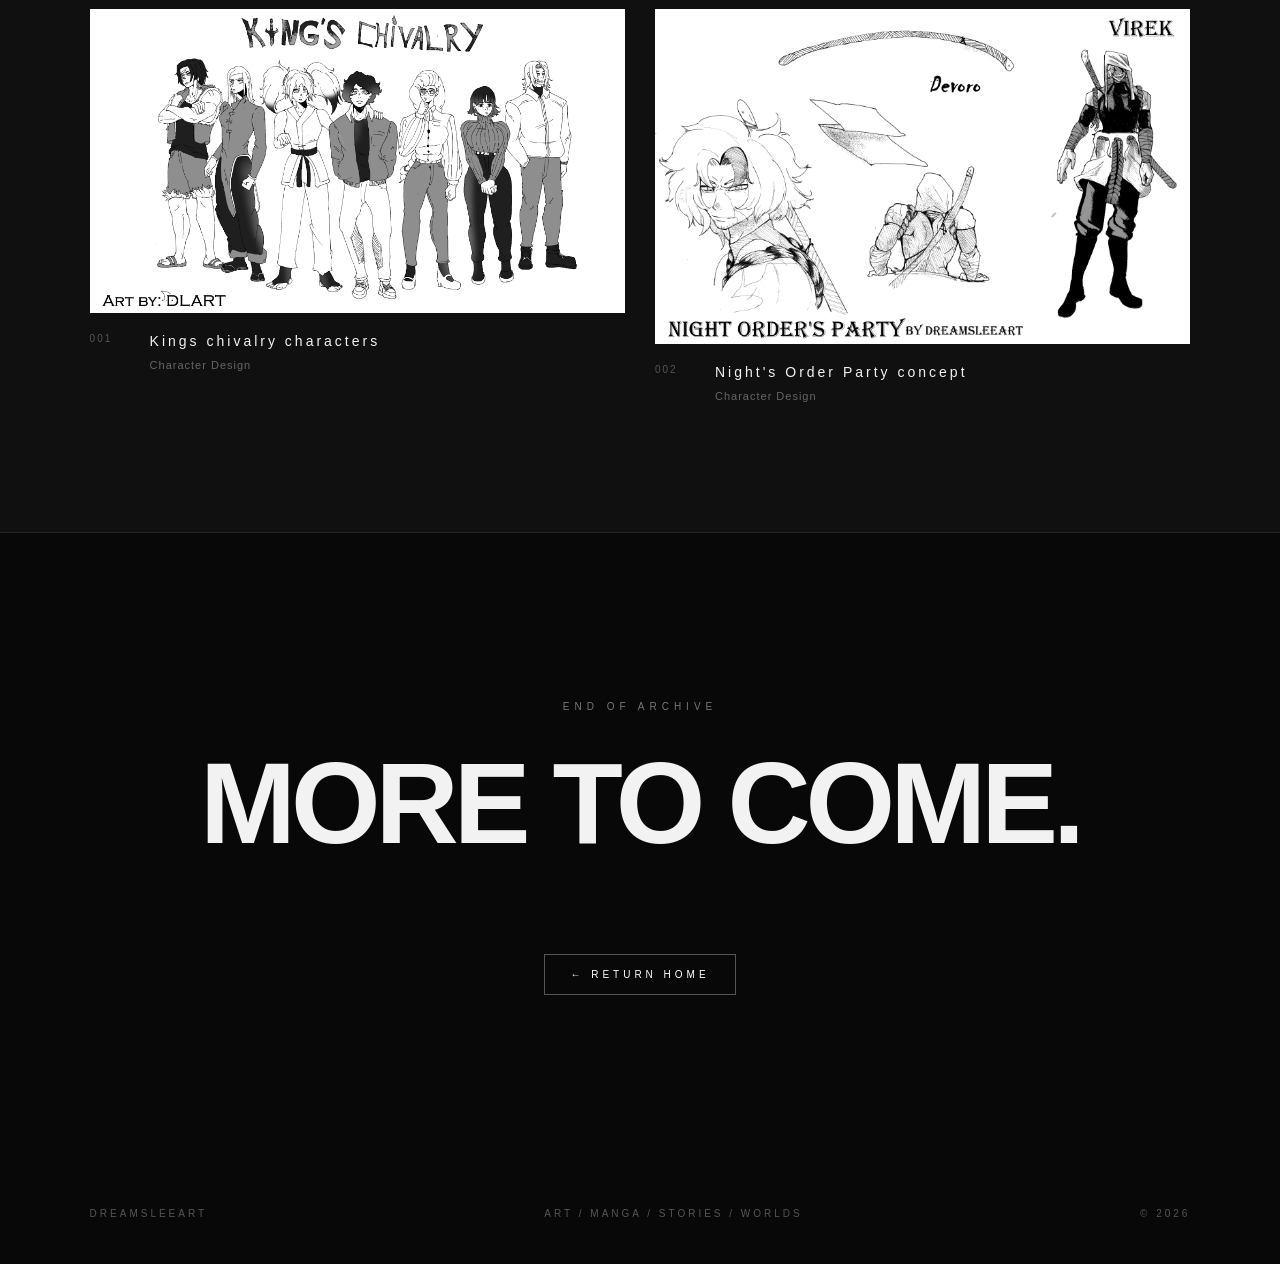
==== commit ee007d31: "Update portfolio images and character descriptions" ====
--- a/portfolio.html
+++ b/portfolio.html
@@ -315,8 +315,8 @@
                 <div class="portfolio-item">
 
                     <img
-                        src="images/character1.jpg"
-                        alt="Dreamsleeart character design"
+                        src="images/Kings chivalry (concept sheet).jpg"
+                        alt="King's chivalry concept"
                     >
 
                     <div class="portfolio-info">
@@ -324,7 +324,7 @@
                         <span>001</span>
 
                         <h3>
-                            CHARACTER ONE
+                            Kings chivalry characters
                         </h3>
 
                         <p>
@@ -339,8 +339,8 @@
                 <div class="portfolio-item">
 
                     <img
-                        src="images/character2.jpg"
-                        alt="Dreamsleeart character design"
+                        src="images/Virek (nop) concept.jpg"
+                        alt="Virek character design"
                     >
 
                     <div class="portfolio-info">
@@ -348,7 +348,7 @@
                         <span>002</span>
 
                         <h3>
-                            CHARACTER TWO
+                            Night's Order Party concept
                         </h3>
 
                         <p>
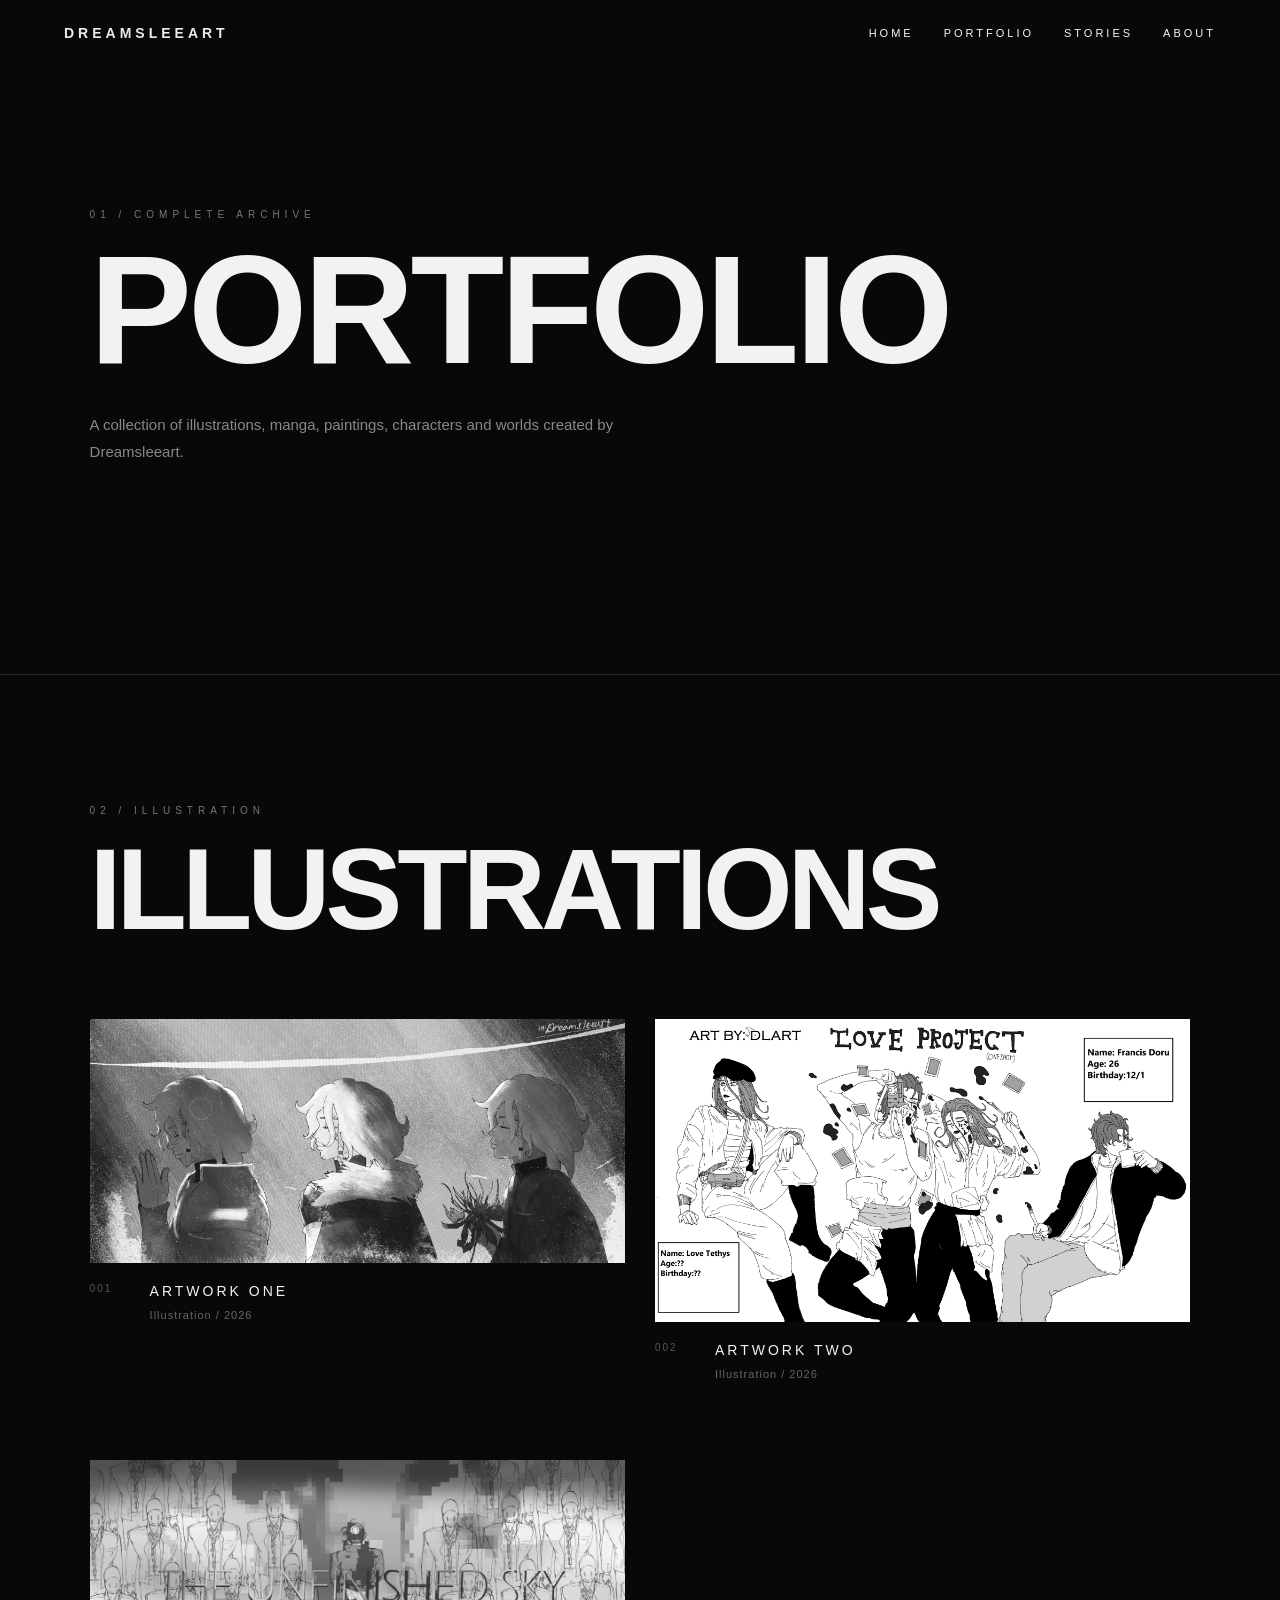
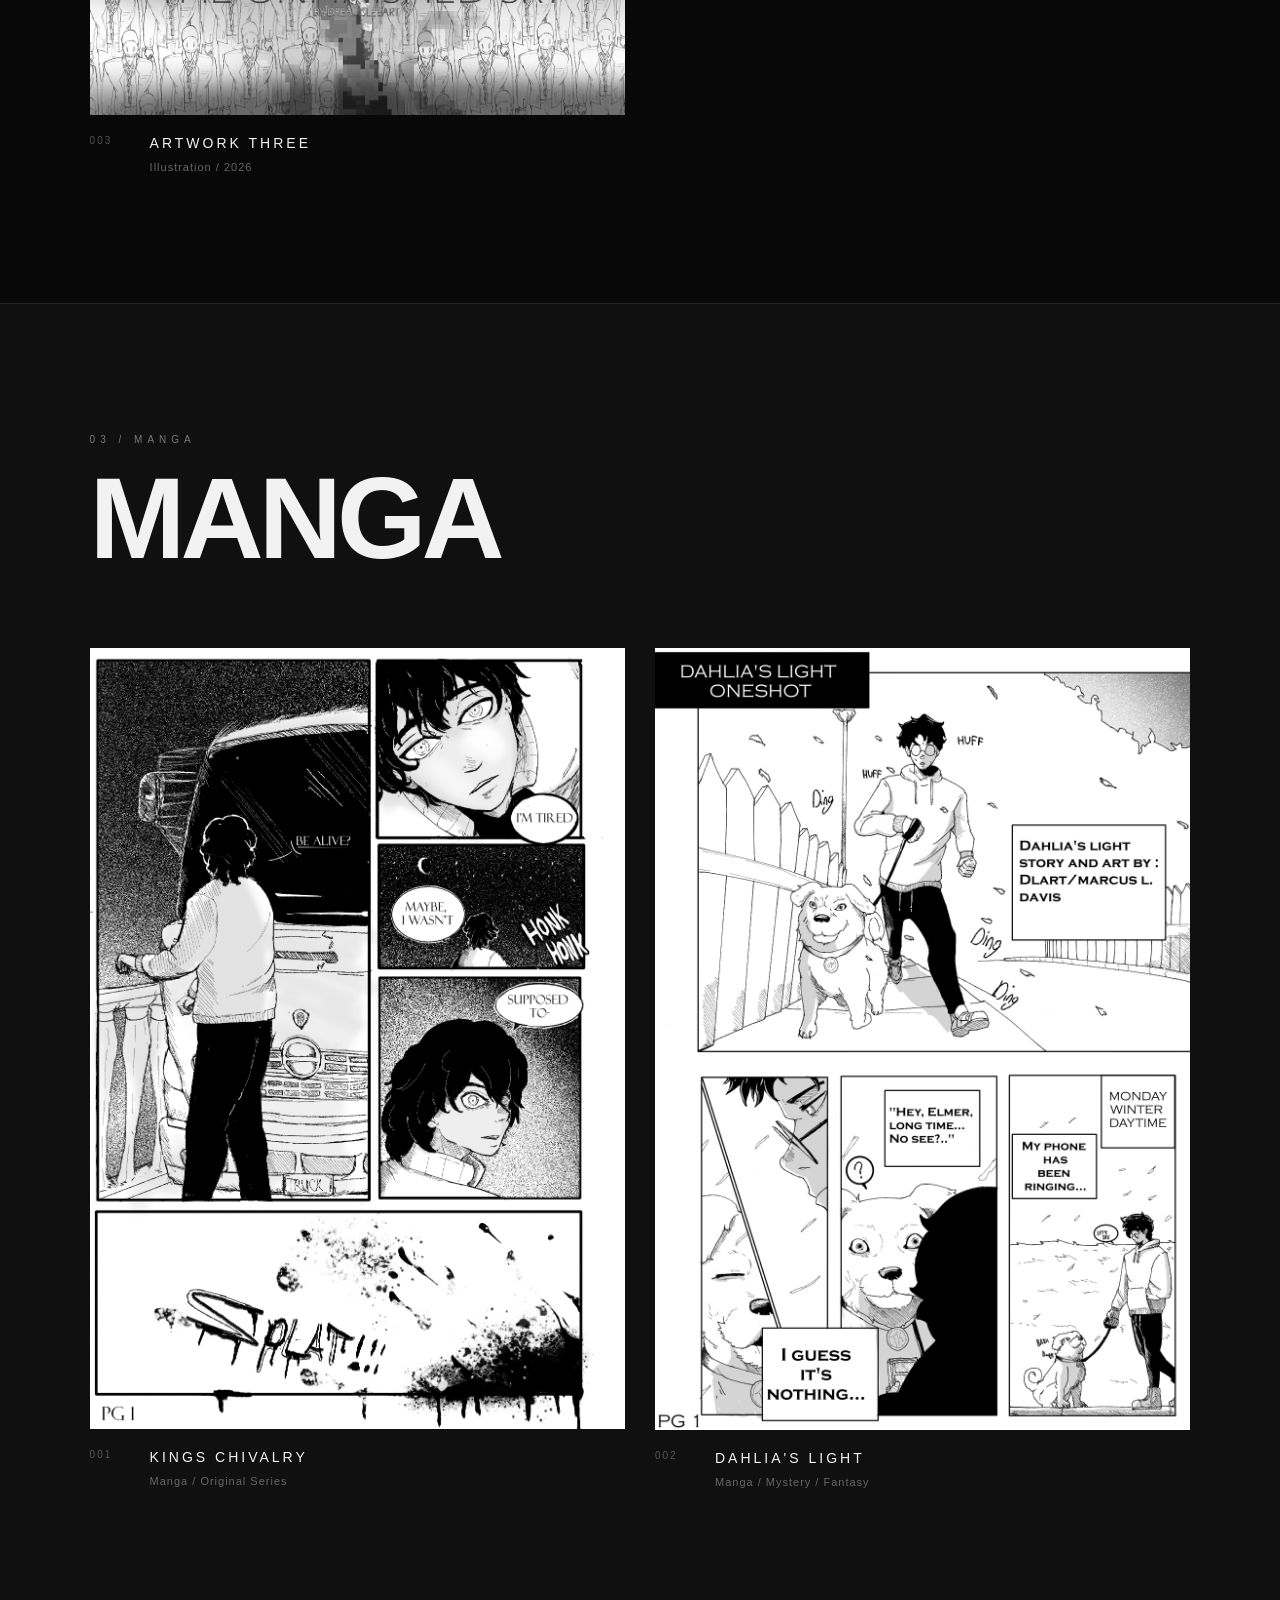
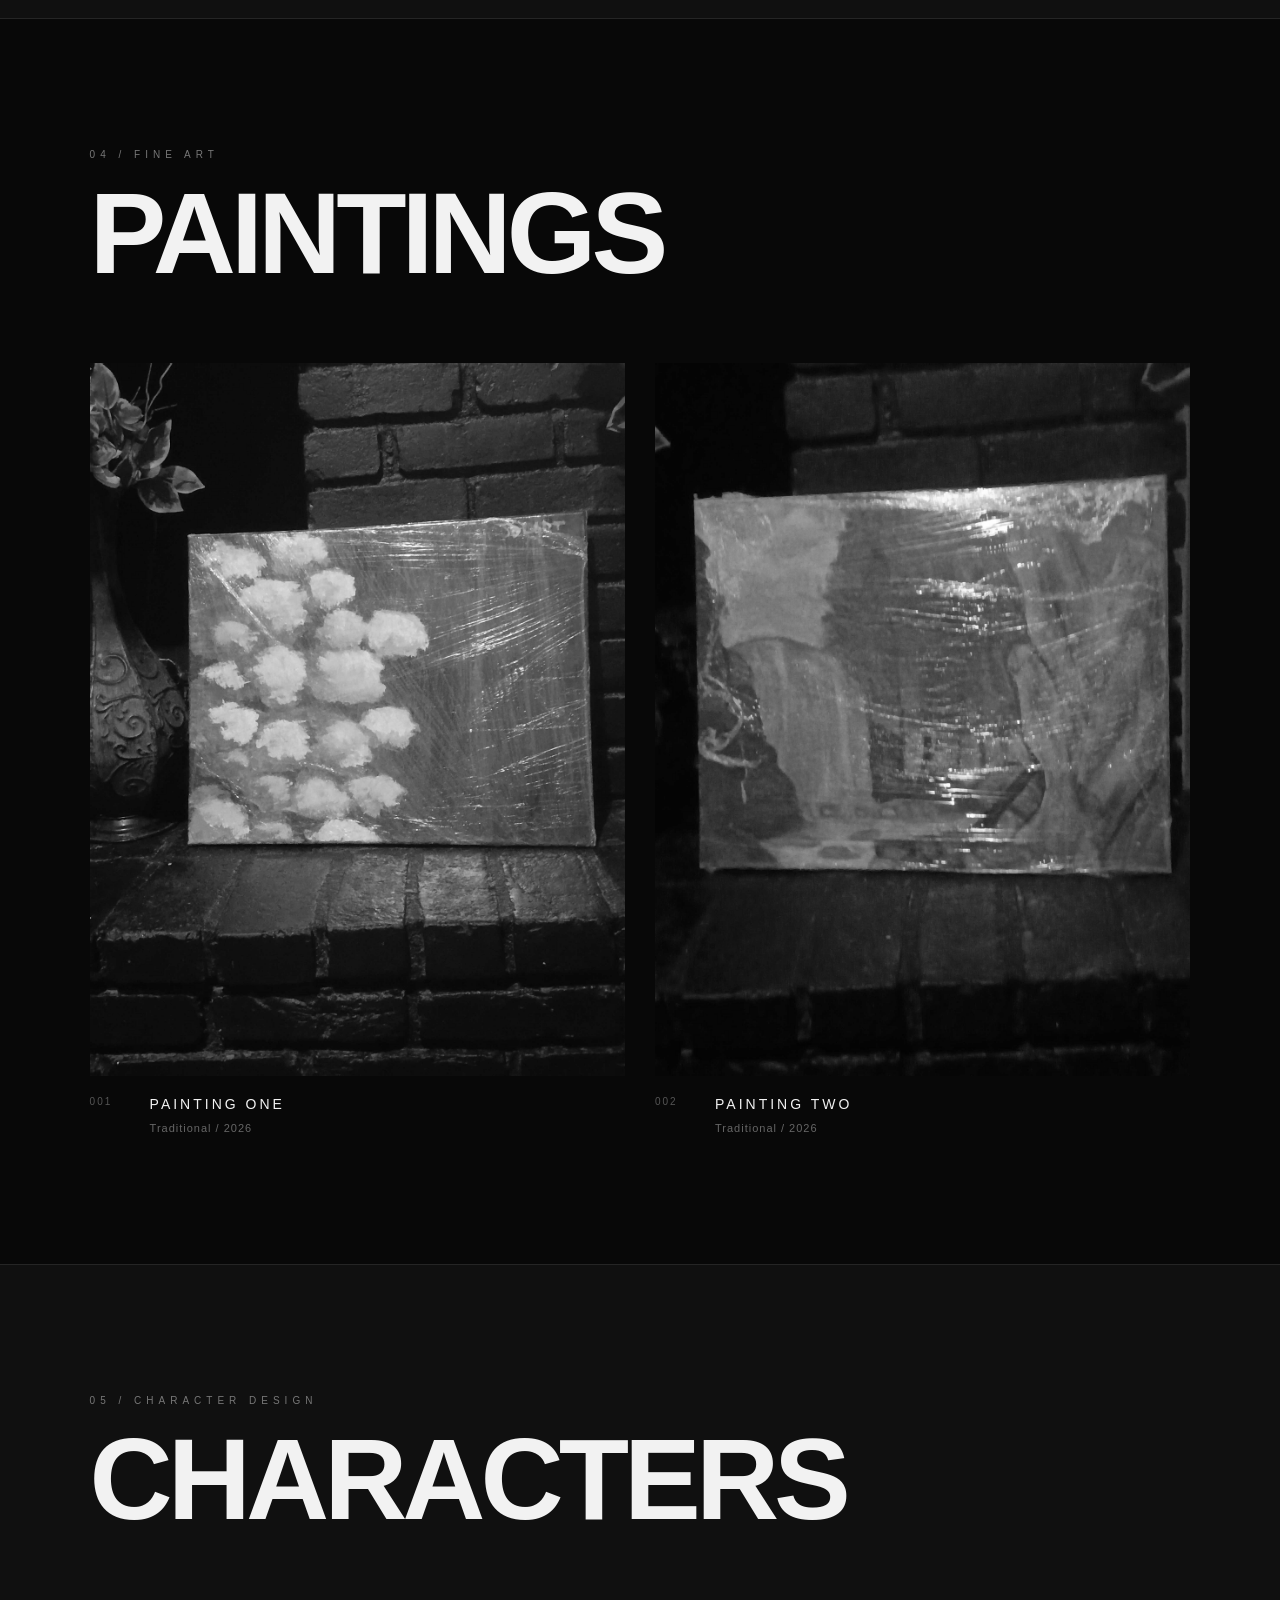
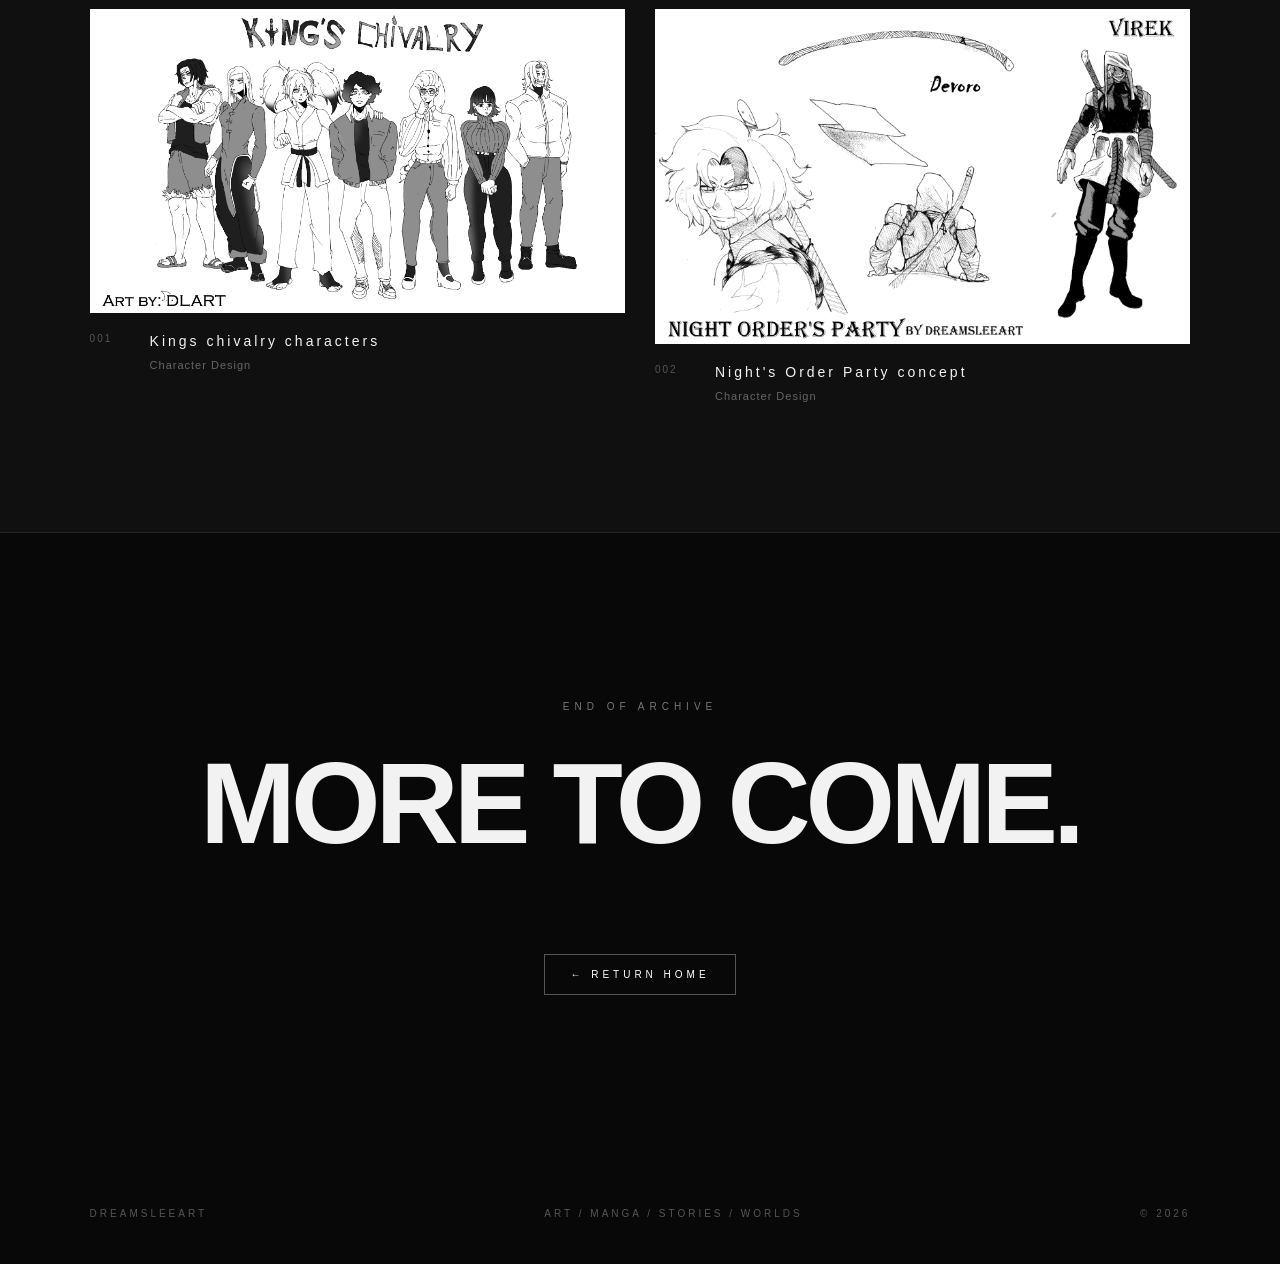
==== commit 11b75928: "Update image source in portfolio.html" ====
--- a/portfolio.html
+++ b/portfolio.html
@@ -271,7 +271,7 @@
                 <div class="portfolio-item">
 
                     <img
-                        src="images/painting2.jpg"
+                        src="images/IMG_20260806_204426758.jpg"
                         alt="Dreamsleeart painting"
                     >
 
